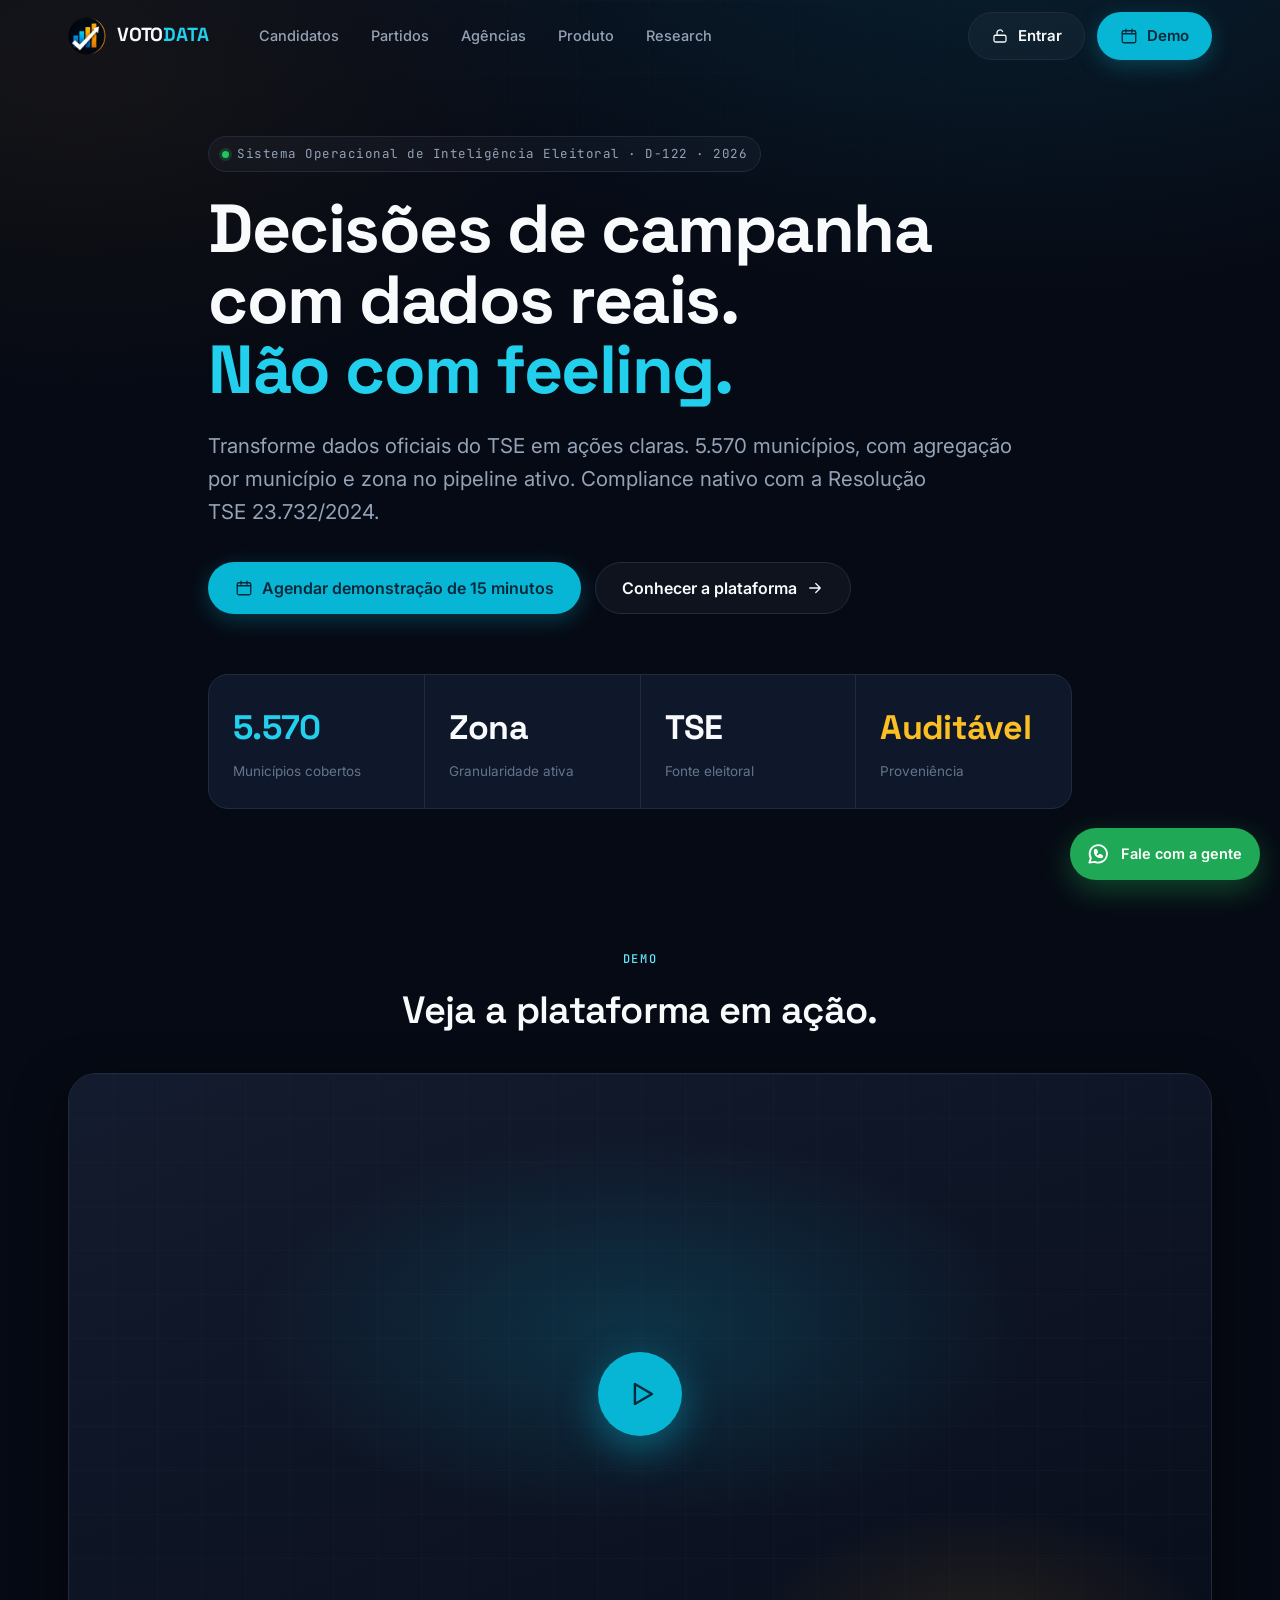
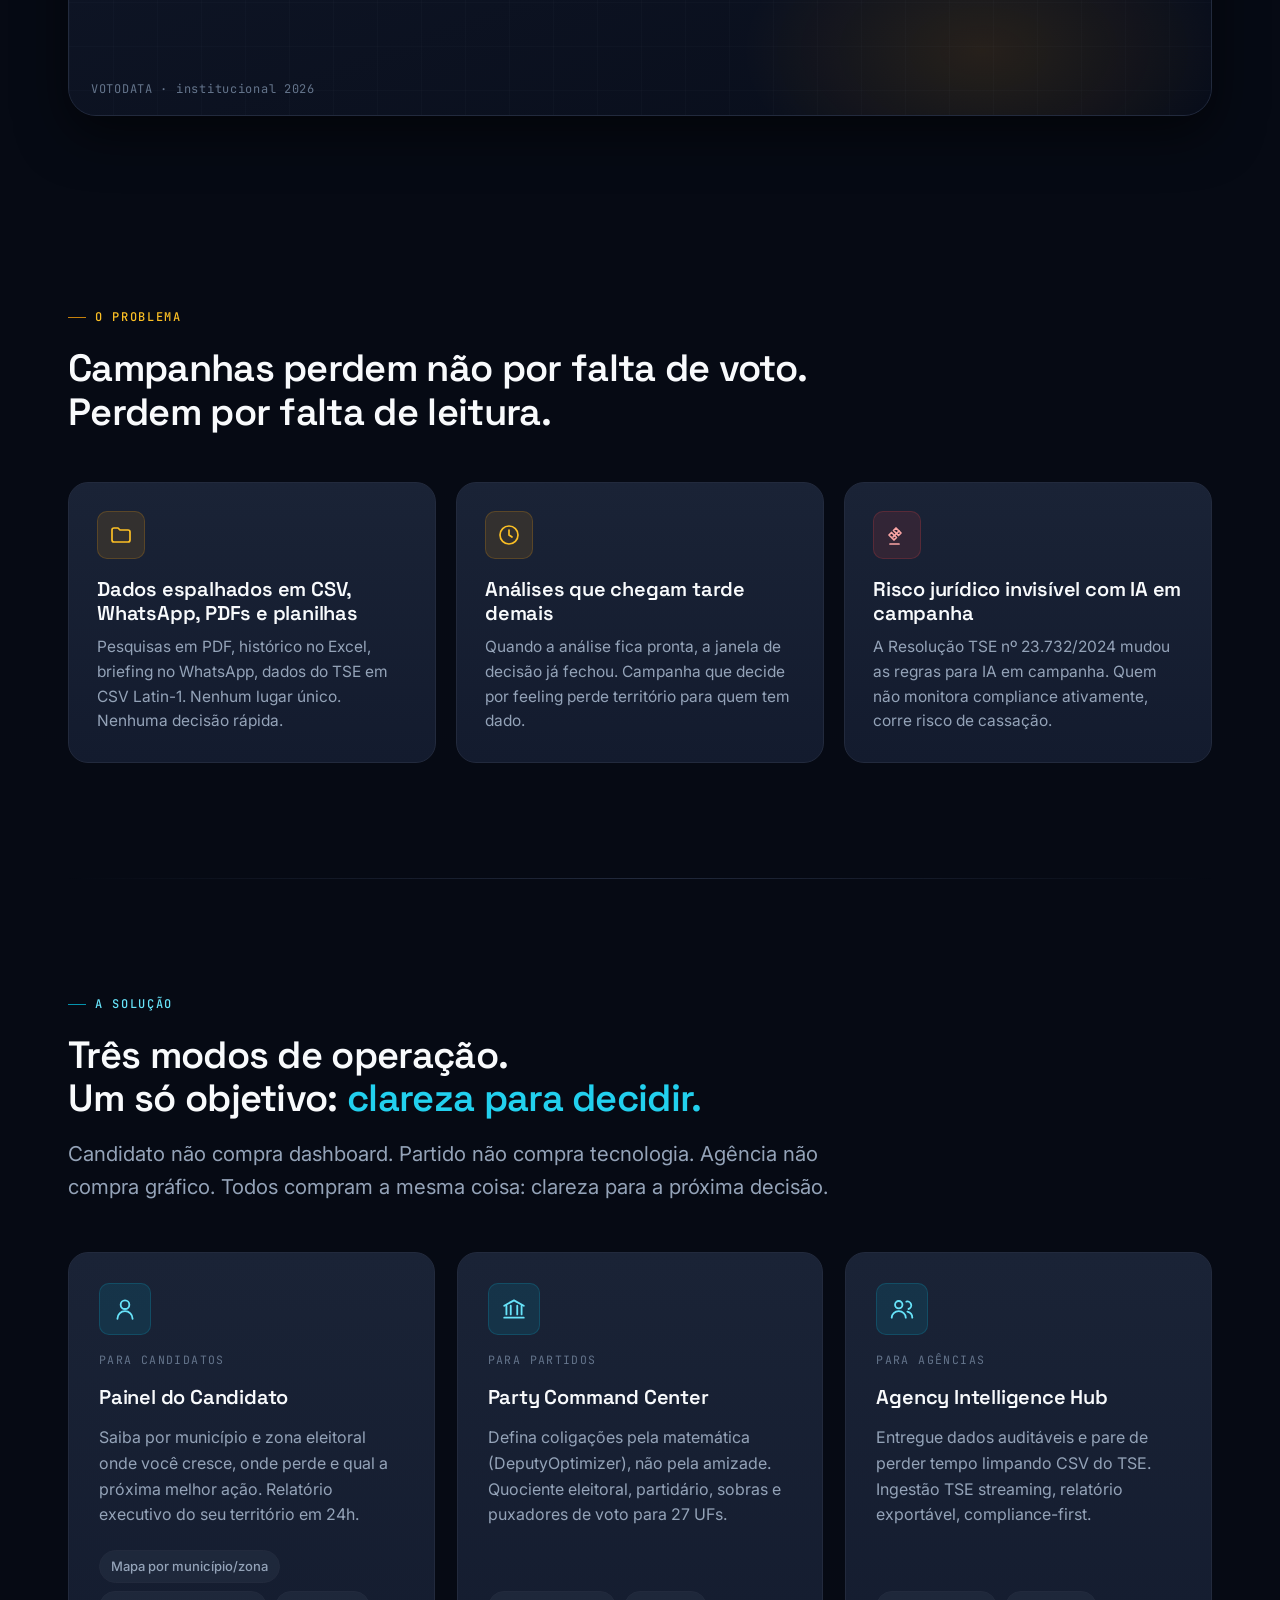
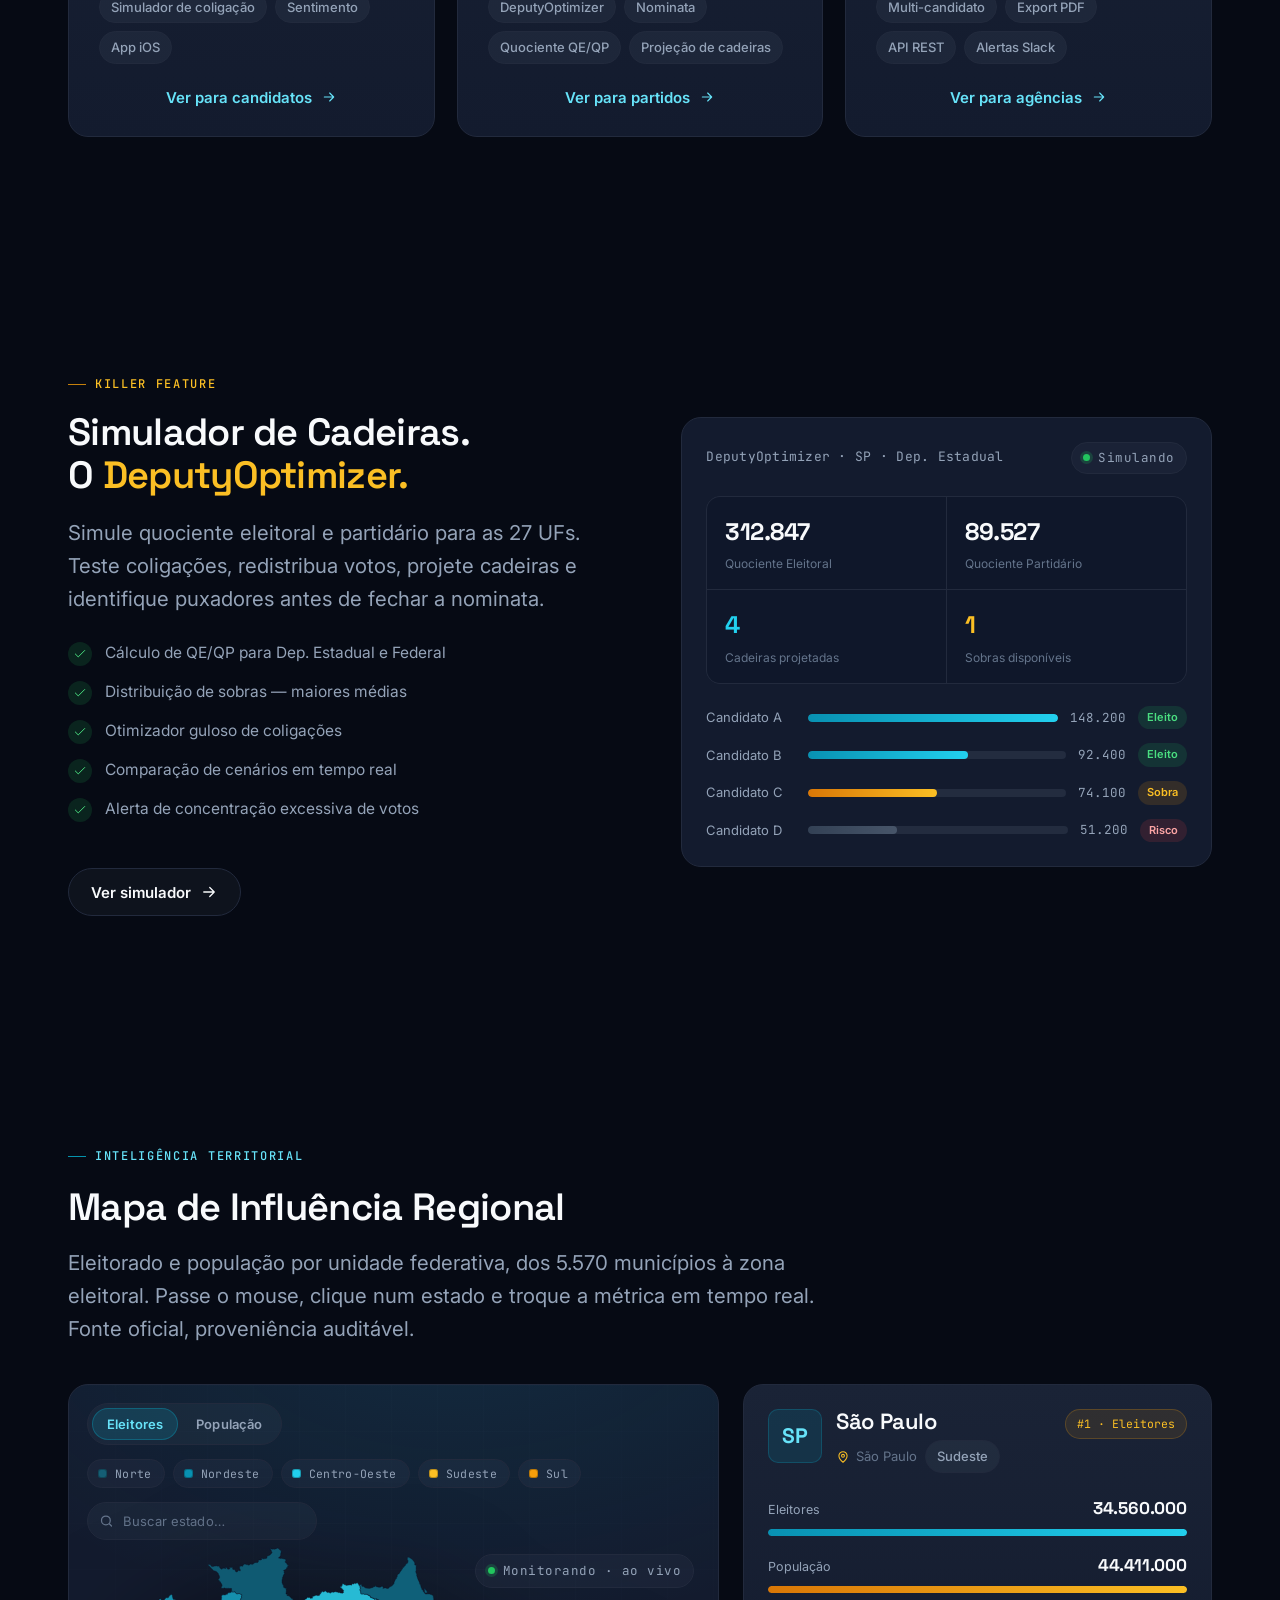
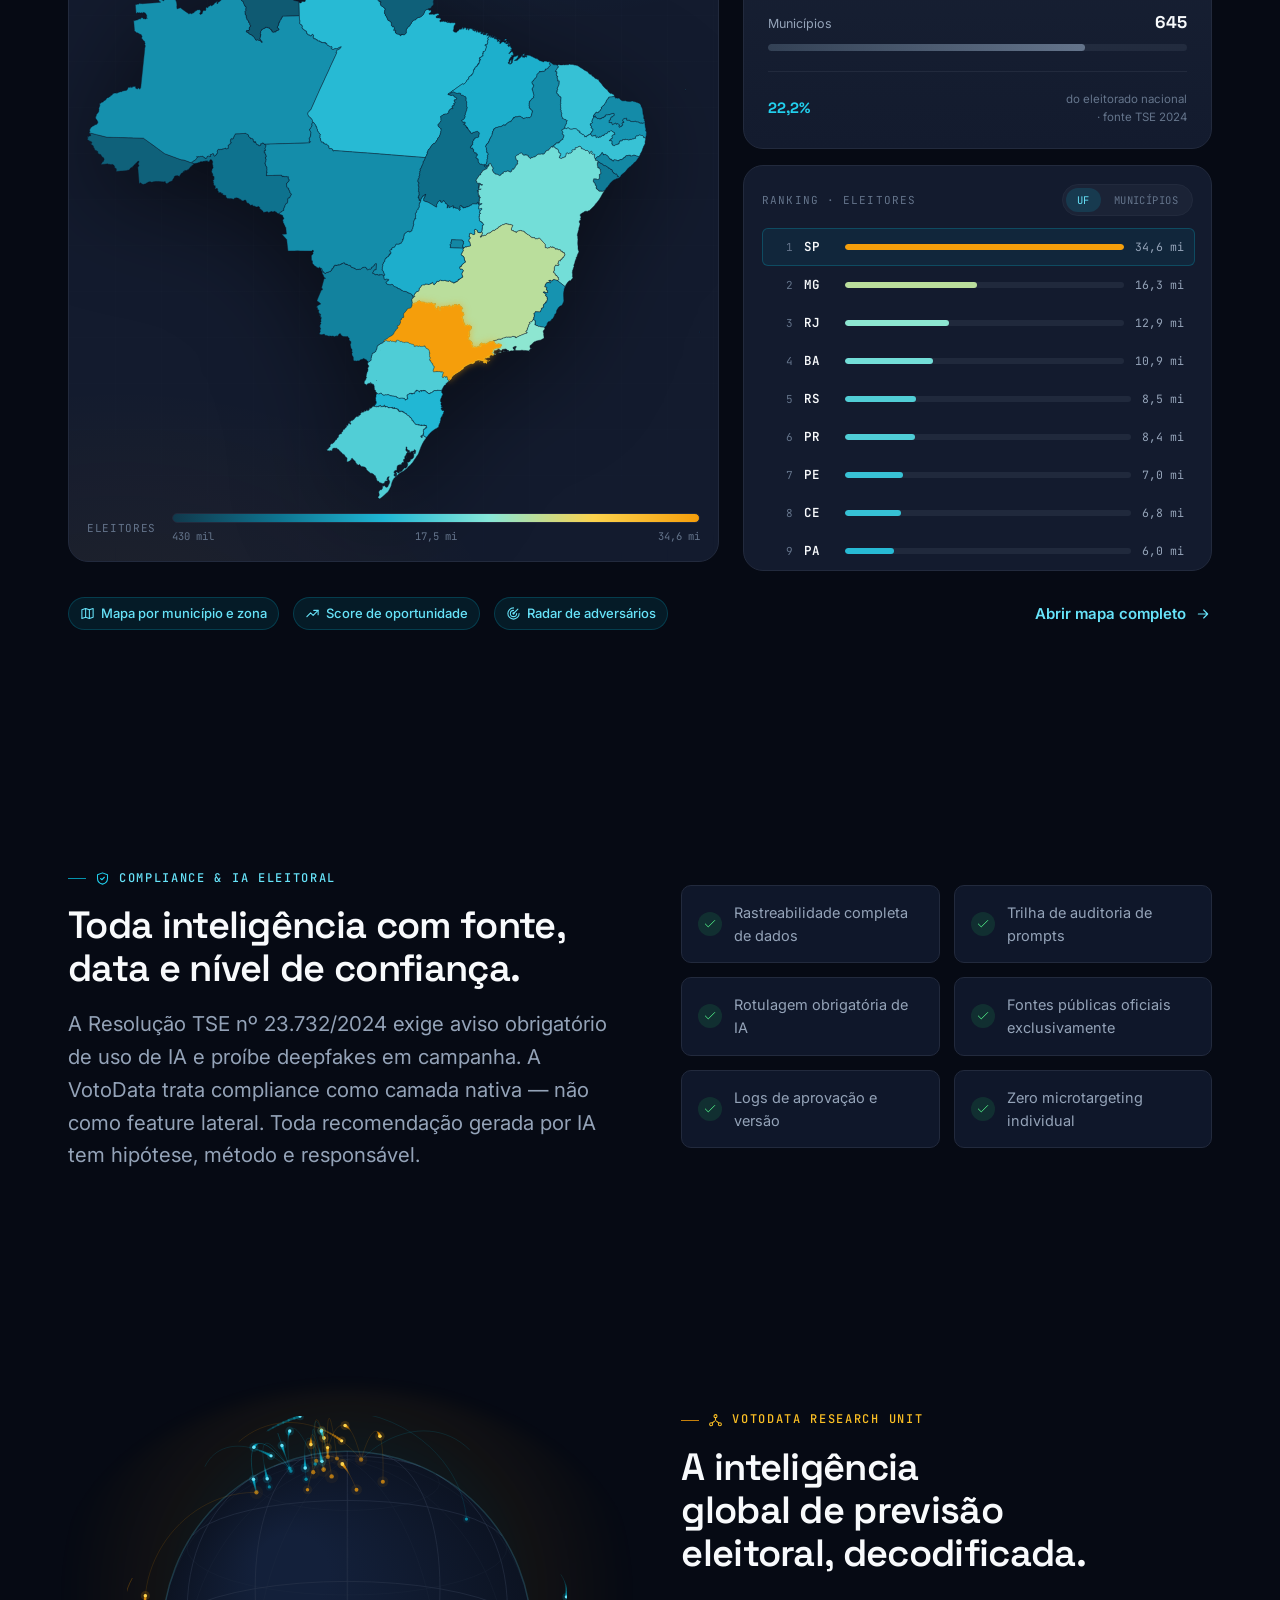
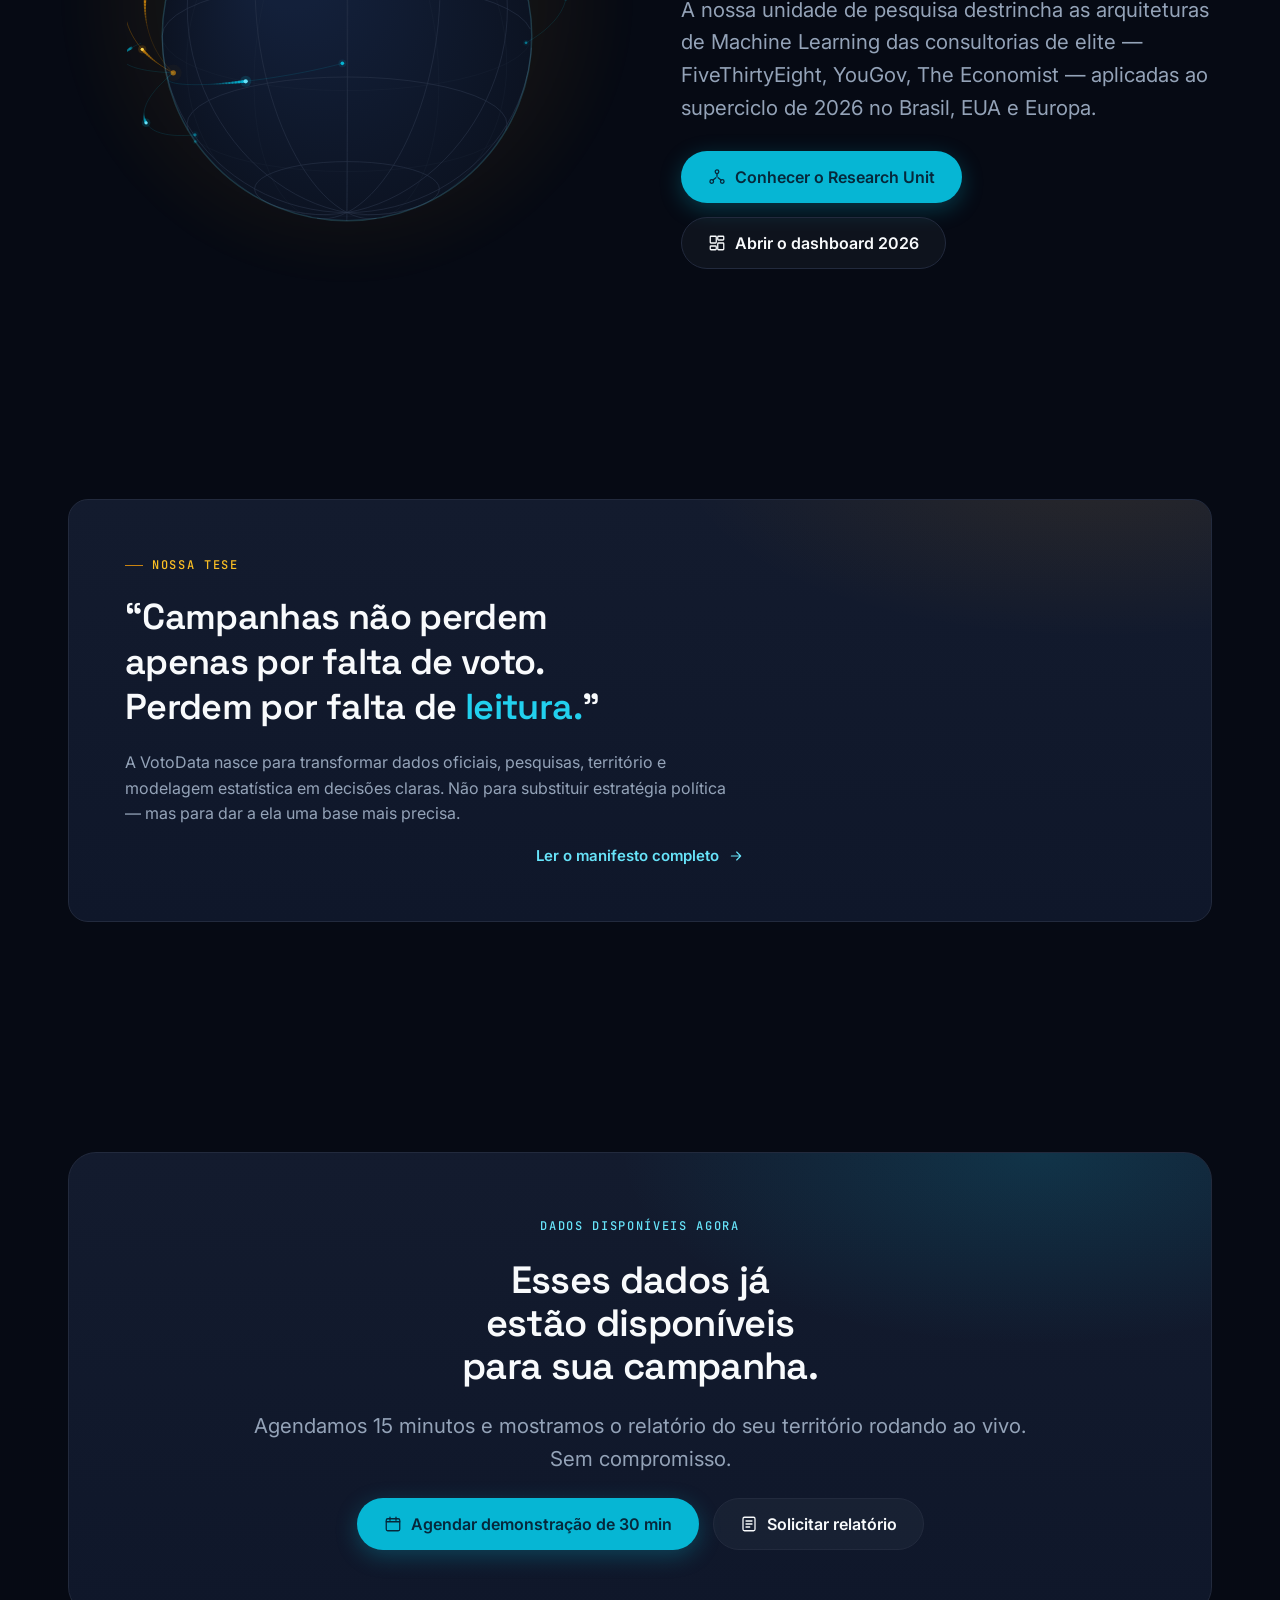
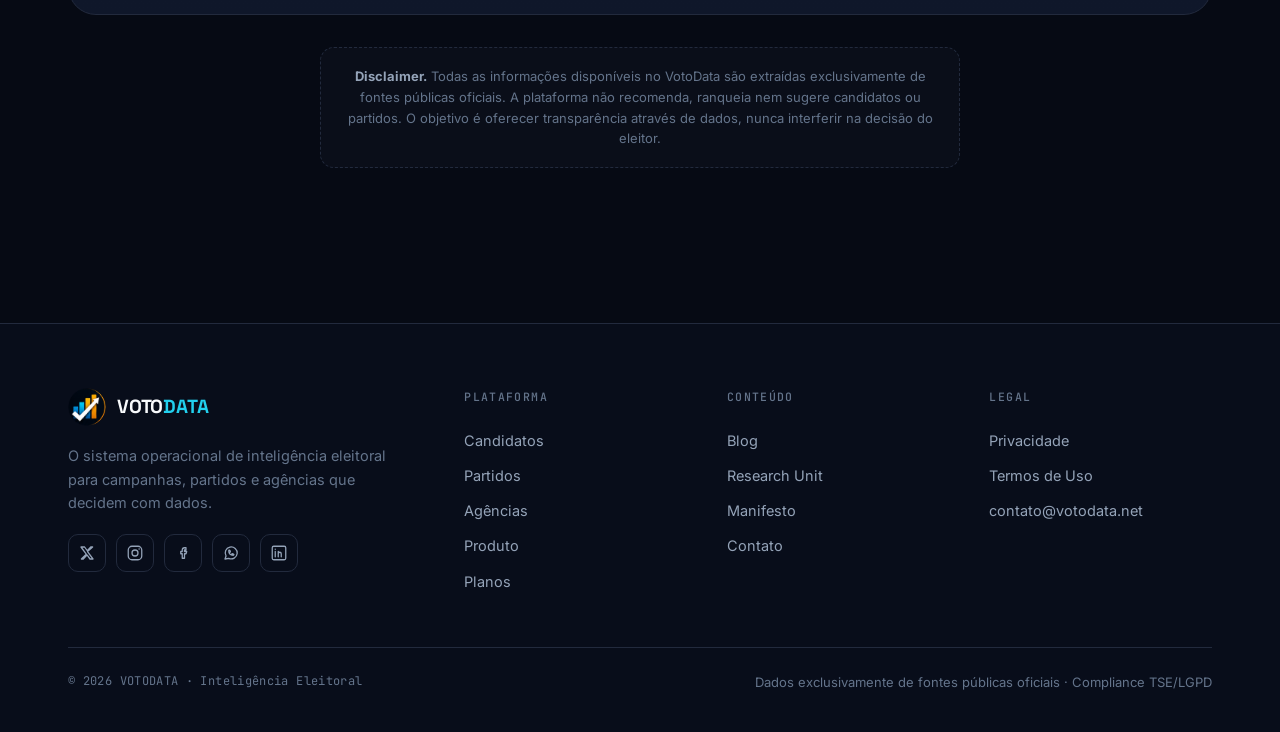
==== index.html @ 6af5b611 "feat: initial deploy of marketing site" ====
<!DOCTYPE html>
<html lang="pt-BR">
<head>
<meta charset="UTF-8">
<meta name="viewport" content="width=device-width, initial-scale=1">
<title>VOTODATA — Decisões de campanha com dados reais. Não com feeling.</title>
<meta name="description" content="Transforme dados oficiais do TSE em ações claras. 5.570 municípios com agregação por município e zona. Compliance nativo com a Resolução TSE 23.732/2024.">
<link rel="preconnect" href="https://fonts.googleapis.com">
<link rel="preconnect" href="https://fonts.gstatic.com" crossorigin>
<link href="https://fonts.googleapis.com/css2?family=Space+Grotesk:wght@400;500;600;700&family=Inter:wght@400;500;600;700&family=JetBrains+Mono:wght@400;500;600&display=swap" rel="stylesheet">
<link rel="stylesheet" href="site.css">
<link rel="stylesheet" href="mapa.css">
<style>
  .globe-home{position:relative;display:flex;align-items:center;justify-content:center;min-height:360px}
  .globe-home::before{content:"";position:absolute;width:112%;height:112%;border-radius:50%;
    background:radial-gradient(circle at 50% 42%, rgba(6,182,212,.18), rgba(245,158,11,.05) 46%, transparent 68%);filter:blur(8px);pointer-events:none}
  .globe-home canvas[data-vd-globe]{position:relative;width:min(440px,80vw);aspect-ratio:1/1;touch-action:none;cursor:grab}
  .globe-home canvas[data-vd-globe]:active{cursor:grabbing}
  @media (max-width:1000px){.globe-home{order:-1;min-height:300px}}
</style>
</head>
<body data-page="home">

<!-- ============ HERO ============ -->
<section class="hero" data-screen-label="Home — Hero">
  <div class="wrap hero__inner">
    <span class="pill"><span class="dot dot--live"></span>Sistema Operacional de Inteligência Eleitoral · D-122 · 2026</span>
    <h1 class="display">Decisões de campanha com dados reais. <span class="cy">Não com feeling.</span></h1>
    <p class="lead">Transforme dados oficiais do TSE em ações claras. 5.570 municípios, com agregação por município e zona no pipeline ativo. Compliance nativo com a Resolução TSE 23.732/2024.</p>
    <div class="hero__cta">
      <a class="btn btn--primary btn--lg" href="mailto:contato@votodata.net?subject=Demo%20VotoData%202026"><i data-i="calendar"></i>Agendar demonstração de 15 minutos</a>
      <a class="btn btn--ghost btn--lg" href="candidatos.html">Conhecer a plataforma <i data-i="arrowRight"></i></a>
    </div>
    <div class="statstrip" data-reveal>
      <div class="statstrip__c"><span class="statstrip__v cy">5.570</span><span class="statstrip__l">Municípios cobertos</span></div>
      <div class="statstrip__c"><span class="statstrip__v">Zona</span><span class="statstrip__l">Granularidade ativa</span></div>
      <div class="statstrip__c"><span class="statstrip__v">TSE</span><span class="statstrip__l">Fonte eleitoral</span></div>
      <div class="statstrip__c"><span class="statstrip__v am">Auditável</span><span class="statstrip__l">Proveniência</span></div>
    </div>
  </div>
</section>

<!-- ============ DEMO VIDEO ============ -->
<section class="section section--tight" id="demo">
  <div class="wrap">
    <div class="section-head" style="margin-inline:auto;text-align:center;align-items:center" data-reveal>
      <span class="eyebrow eyebrow--plain">Demo</span>
      <h2 class="h2">Veja a plataforma em ação.</h2>
    </div>
    <div class="video" data-reveal>
      <button class="video__btn" id="playVideo" aria-label="Reproduzir vídeo">
        <span class="video__thumb"></span>
        <span class="video__play"><i data-i="play"></i></span>
        <span class="video__cap mono">VOTODATA · institucional 2026</span>
      </button>
    </div>
  </div>
</section>

<!-- ============ O PROBLEMA ============ -->
<section class="section" id="problema">
  <div class="wrap">
    <div class="section-head" data-reveal>
      <span class="eyebrow eyebrow--amber">O problema</span>
      <h2 class="h2">Campanhas perdem não por falta de voto.<br>Perdem por falta de leitura.</h2>
    </div>
    <div class="grid g3" style="margin-top:48px">
      <div class="card card--glow" data-reveal>
        <div class="card__ico card__ico--amber"><i data-i="folder"></i></div>
        <h3 class="h3">Dados espalhados em CSV, WhatsApp, PDFs e planilhas</h3>
        <p>Pesquisas em PDF, histórico no Excel, briefing no WhatsApp, dados do TSE em CSV Latin-1. Nenhum lugar único. Nenhuma decisão rápida.</p>
      </div>
      <div class="card card--glow" data-reveal>
        <div class="card__ico card__ico--amber"><i data-i="clock"></i></div>
        <h3 class="h3">Análises que chegam tarde demais</h3>
        <p>Quando a análise fica pronta, a janela de decisão já fechou. Campanha que decide por feeling perde território para quem tem dado.</p>
      </div>
      <div class="card card--glow" data-reveal>
        <div class="card__ico card__ico--danger"><i data-i="gavel"></i></div>
        <h3 class="h3">Risco jurídico invisível com IA em campanha</h3>
        <p>A Resolução TSE nº 23.732/2024 mudou as regras para IA em campanha. Quem não monitora compliance ativamente, corre risco de cassação.</p>
      </div>
    </div>
  </div>
</section>

<div class="wrap"><div class="divider"></div></div>

<!-- ============ A SOLUÇÃO — 3 MODOS ============ -->
<section class="section" id="solucao">
  <div class="wrap">
    <div class="section-head" data-reveal>
      <span class="eyebrow">A solução</span>
      <h2 class="h2">Três modos de operação.<br>Um só objetivo: <span class="cy">clareza para decidir.</span></h2>
      <p class="lead">Candidato não compra dashboard. Partido não compra tecnologia. Agência não compra gráfico. Todos compram a mesma coisa: clareza para a próxima decisão.</p>
    </div>
    <div class="aud" style="margin-top:48px">
      <a class="aud__card" href="candidatos.html" data-reveal>
        <div class="aud__ico"><i data-i="user"></i></div>
        <span class="aud__ey">Para candidatos</span>
        <h3 class="h3">Painel do Candidato</h3>
        <p class="sec">Saiba por município e zona eleitoral onde você cresce, onde perde e qual a próxima melhor ação. Relatório executivo do seu território em 24h.</p>
        <div class="aud__feats">
          <span class="tag tag--mut">Mapa por município/zona</span>
          <span class="tag tag--mut">Simulador de coligação</span>
          <span class="tag tag--mut">Sentimento</span>
          <span class="tag tag--mut">App iOS</span>
        </div>
        <span class="btn btn--link" style="margin-top:8px">Ver para candidatos <i data-i="arrowRight"></i></span>
      </a>
      <a class="aud__card" href="partidos.html" data-reveal>
        <div class="aud__ico"><i data-i="bank"></i></div>
        <span class="aud__ey">Para partidos</span>
        <h3 class="h3">Party Command Center</h3>
        <p class="sec">Defina coligações pela matemática (DeputyOptimizer), não pela amizade. Quociente eleitoral, partidário, sobras e puxadores de voto para 27 UFs.</p>
        <div class="aud__feats">
          <span class="tag tag--mut">DeputyOptimizer</span>
          <span class="tag tag--mut">Nominata</span>
          <span class="tag tag--mut">Quociente QE/QP</span>
          <span class="tag tag--mut">Projeção de cadeiras</span>
        </div>
        <span class="btn btn--link" style="margin-top:8px">Ver para partidos <i data-i="arrowRight"></i></span>
      </a>
      <a class="aud__card" href="agencies.html" data-reveal>
        <div class="aud__ico"><i data-i="users"></i></div>
        <span class="aud__ey">Para agências</span>
        <h3 class="h3">Agency Intelligence Hub</h3>
        <p class="sec">Entregue dados auditáveis e pare de perder tempo limpando CSV do TSE. Ingestão TSE streaming, relatório exportável, compliance-first.</p>
        <div class="aud__feats">
          <span class="tag tag--mut">Multi-candidato</span>
          <span class="tag tag--mut">Export PDF</span>
          <span class="tag tag--mut">API REST</span>
          <span class="tag tag--mut">Alertas Slack</span>
        </div>
        <span class="btn btn--link" style="margin-top:8px">Ver para agências <i data-i="arrowRight"></i></span>
      </a>
    </div>
  </div>
</section>

<!-- ============ KILLER FEATURE — SIMULADOR ============ -->
<section class="section" id="simulador">
  <div class="wrap">
    <div class="split">
      <div data-reveal>
        <span class="eyebrow eyebrow--amber">Killer feature</span>
        <h2 class="h2" style="margin-top:16px">Simulador de Cadeiras.<br>O <span class="am">DeputyOptimizer.</span></h2>
        <p class="lead" style="margin-top:20px">Simule quociente eleitoral e partidário para as 27 UFs. Teste coligações, redistribua votos, projete cadeiras e identifique puxadores antes de fechar a nominata.</p>
        <ul class="checklist">
          <li><span class="ck"><i data-i="check"></i></span>Cálculo de QE/QP para Dep. Estadual e Federal</li>
          <li><span class="ck"><i data-i="check"></i></span>Distribuição de sobras — maiores médias</li>
          <li><span class="ck"><i data-i="check"></i></span>Otimizador guloso de coligações</li>
          <li><span class="ck"><i data-i="check"></i></span>Comparação de cenários em tempo real</li>
          <li><span class="ck"><i data-i="check"></i></span>Alerta de concentração excessiva de votos</li>
        </ul>
        <a class="btn btn--ghost" style="margin-top:30px" href="partidos.html">Ver simulador <i data-i="arrowRight"></i></a>
      </div>
      <div class="split__media" data-reveal>
        <!-- mock simulador -->
        <div class="sim panel">
          <div class="sim__head">
            <div>
              <div class="sim__title mono">DeputyOptimizer · SP · Dep. Estadual</div>
            </div>
            <span class="pill" style="padding:5px 11px"><span class="dot dot--live"></span>Simulando</span>
          </div>
          <div class="sim__metrics">
            <div class="sim__m"><span class="sim__mv">312.847</span><span class="sim__ml">Quociente Eleitoral</span></div>
            <div class="sim__m"><span class="sim__mv">89.527</span><span class="sim__ml">Quociente Partidário</span></div>
            <div class="sim__m"><span class="sim__mv cy">4</span><span class="sim__ml">Cadeiras projetadas</span></div>
            <div class="sim__m"><span class="sim__mv am">1</span><span class="sim__ml">Sobras disponíveis</span></div>
          </div>
          <div class="sim__bars">
            <div class="simbar"><span class="simbar__n">Candidato A</span><span class="simbar__track"><span class="simbar__fill" style="width:100%"></span></span><span class="simbar__v">148.200</span><span class="simbar__st simbar__st--ok">Eleito</span></div>
            <div class="simbar"><span class="simbar__n">Candidato B</span><span class="simbar__track"><span class="simbar__fill" style="width:62%"></span></span><span class="simbar__v">92.400</span><span class="simbar__st simbar__st--ok">Eleito</span></div>
            <div class="simbar"><span class="simbar__n">Candidato C</span><span class="simbar__track"><span class="simbar__fill simbar__fill--am" style="width:50%"></span></span><span class="simbar__v">74.100</span><span class="simbar__st simbar__st--am">Sobra</span></div>
            <div class="simbar"><span class="simbar__n">Candidato D</span><span class="simbar__track"><span class="simbar__fill simbar__fill--mut" style="width:34%"></span></span><span class="simbar__v">51.200</span><span class="simbar__st simbar__st--risk">Risco</span></div>
          </div>
        </div>
      </div>
    </div>
  </div>
</section>

<!-- ============ MAPA DE INFLUÊNCIA ============ -->
<section class="section" id="mapa">
  <div class="wrap">
    <div class="section-head" data-reveal style="max-width:760px">
      <span class="eyebrow">Inteligência territorial</span>
      <h2 class="h2">Mapa de Influência Regional</h2>
      <p class="lead">Eleitorado e população por unidade federativa, dos 5.570 municípios à zona eleitoral.
        Passe o mouse, clique num estado e troque a métrica em tempo real. Fonte oficial, proveniência auditável.</p>
    </div>
    <div class="vdmap vdmap--section" data-vd-map data-variant="section" data-metric="eleitores" data-palette="heat" data-reveal style="margin-top:38px">
      <div class="vdmap-layout">
        <div class="vdmap-stage panel" data-vdmap-stage></div>
        <div class="vdmap-aside" data-vdmap-aside></div>
      </div>
    </div>
    <div class="flex aic wrap-gap jcb" style="margin-top:26px">
      <div class="flex wrap-gap">
        <span class="tag"><i data-i="map" style="width:15px"></i>Mapa por município e zona</span>
        <span class="tag"><i data-i="trendingUp" style="width:15px"></i>Score de oportunidade</span>
        <span class="tag"><i data-i="radar" style="width:15px"></i>Radar de adversários</span>
      </div>
      <a class="btn btn--link" href="mapa.html">Abrir mapa completo <i data-i="arrowRight"></i></a>
    </div>
  </div>
</section>

<!-- ============ COMPLIANCE ============ -->
<section class="section" id="compliance">
  <div class="wrap">
    <div class="split">
      <div data-reveal>
        <span class="eyebrow"><i data-i="shield" style="width:15px;color:var(--vd-cyan-400)"></i>Compliance &amp; IA Eleitoral</span>
        <h2 class="h2" style="margin-top:16px">Toda inteligência com fonte, data e nível de confiança.</h2>
        <p class="lead" style="margin-top:18px">A Resolução TSE nº 23.732/2024 exige aviso obrigatório de uso de IA e proíbe deepfakes em campanha. A VotoData trata compliance como camada nativa — não como feature lateral. Toda recomendação gerada por IA tem hipótese, método e responsável.</p>
      </div>
      <div data-reveal>
        <div class="grid g2" style="gap:14px">
          <div class="checkcard"><span class="ck"><i data-i="check"></i></span>Rastreabilidade completa de dados</div>
          <div class="checkcard"><span class="ck"><i data-i="check"></i></span>Trilha de auditoria de prompts</div>
          <div class="checkcard"><span class="ck"><i data-i="check"></i></span>Rotulagem obrigatória de IA</div>
          <div class="checkcard"><span class="ck"><i data-i="check"></i></span>Fontes públicas oficiais exclusivamente</div>
          <div class="checkcard"><span class="ck"><i data-i="check"></i></span>Logs de aprovação e versão</div>
          <div class="checkcard"><span class="ck"><i data-i="check"></i></span>Zero microtargeting individual</div>
        </div>
      </div>
    </div>
  </div>
</section>

<!-- ============ RESEARCH UNIT ============ -->
<section class="section" id="research">
  <div class="wrap">
    <div class="split">
      <div class="globe-home" data-reveal aria-hidden="true">
        <canvas data-vd-globe></canvas>
      </div>
      <div data-reveal>
        <span class="eyebrow eyebrow--amber"><i data-i="model" style="width:15px"></i>VotoData Research Unit</span>
        <h2 class="h2" style="margin-top:16px">A inteligência global de previsão eleitoral, decodificada.</h2>
        <p class="lead" style="margin-top:18px">A nossa unidade de pesquisa destrincha as arquiteturas de Machine Learning das consultorias de elite — FiveThirtyEight, YouGov, The Economist — aplicadas ao superciclo de 2026 no Brasil, EUA e Europa.</p>
        <div class="flex wrap-gap" style="margin-top:26px">
          <a class="btn btn--primary btn--lg" href="research.html"><i data-i="model"></i>Conhecer o Research Unit</a>
          <a class="btn btn--ghost btn--lg" href="../Research Dashboard 2026.html"><i data-i="dashboard"></i>Abrir o dashboard 2026</a>
        </div>
      </div>
    </div>
  </div>
</section>

<!-- ============ TESE / MANIFESTO ============ -->
<section class="section" id="manifesto">
  <div class="wrap">
    <div class="manifesto panel" data-reveal>
      <span class="eyebrow eyebrow--amber">Nossa tese</span>
      <blockquote class="manifesto__q">“Campanhas não perdem apenas por falta de voto. Perdem por falta de <span class="cy">leitura.</span>”</blockquote>
      <p class="sec" style="max-width:62ch">A VotoData nasce para transformar dados oficiais, pesquisas, território e modelagem estatística em decisões claras. Não para substituir estratégia política — mas para dar a ela uma base mais precisa.</p>
      <a class="btn btn--link" href="produto.html#manifesto">Ler o manifesto completo <i data-i="arrowRight"></i></a>
    </div>
  </div>
</section>

<!-- ============ CTA FINAL ============ -->
<section class="section">
  <div class="wrap">
    <div class="cta-banner" data-reveal>
      <span class="eyebrow eyebrow--plain">Dados disponíveis agora</span>
      <h2 class="h2">Esses dados já estão disponíveis para sua campanha.</h2>
      <p class="lead" style="text-align:center">Agendamos 15 minutos e mostramos o relatório do seu território rodando ao vivo. Sem compromisso.</p>
      <div class="cta">
        <a class="btn btn--primary btn--lg" href="mailto:contato@votodata.net?subject=Demo%20VotoData%202026"><i data-i="calendar"></i>Agendar demonstração de 30 min</a>
        <a class="btn btn--ghost btn--lg" href="contato.html"><i data-i="article"></i>Solicitar relatório</a>
      </div>
    </div>
    <p class="disclaimer" style="margin:32px auto 0;text-align:center"><b>Disclaimer.</b> Todas as informações disponíveis no VotoData são extraídas exclusivamente de fontes públicas oficiais. A plataforma não recomenda, ranqueia nem sugere candidatos ou partidos. O objetivo é oferecer transparência através de dados, nunca interferir na decisão do eleitor.</p>
  </div>
</section>

<template id="__bundler_thumbnail">
<svg viewBox="0 0 100 100" xmlns="http://www.w3.org/2000/svg"><rect width="100" height="100" rx="20" fill="#0F172A"/><g transform="translate(30 28)" fill="none" stroke="#06B6D4" stroke-width="5" stroke-linecap="round" stroke-linejoin="round"><path d="M2 38 L14 26 L22 32 L40 10" stroke="#22D0EE"/><path d="M30 10 H40 V20" stroke="#F59E0B"/><path d="M2 44 L40 44" stroke="#475569"/></g></svg>
</template>

<script src="site.js"></script>
<script src="ds/globe.js"></script>
<script src="mapa.data.js"></script>
<script src="mapa.munis.js"></script>
<script src="mapa.js"></script>
<script>
  document.getElementById('playVideo')?.addEventListener('click', function () {
    var f = document.createElement('iframe');
    f.src = 'https://www.youtube.com/embed/sGoSF3VbhhI?rel=0&autoplay=1';
    f.title = 'VOTODATA — vídeo institucional';
    f.allow = 'accelerometer; autoplay; clipboard-write; encrypted-media; gyroscope; picture-in-picture';
    f.allowFullscreen = true;
    f.className = 'video__iframe';
    this.replaceWith(f);
  });
</script>
</body>
</html>
---- site.css ----
/* ============================================================
   VotoData — Site público (marketing/produto)
   Construído sobre os tokens do Design System. Dark-first.
   ============================================================ */

/* ---------- Tokens (espelho do DS) ---------- */
:root {
  --vd-cyan-300:#67E3F9; --vd-cyan-400:#22D0EE; --vd-cyan-500:#06B6D4;
  --vd-cyan-600:#0891B2; --vd-cyan-700:#0E7490; --vd-cyan-800:#155E75; --vd-cyan-900:#164E63;
  --vd-amber-300:#FCD34D; --vd-amber-400:#FBBF24; --vd-amber-500:#F59E0B; --vd-amber-600:#D97706;

  --ink-980:#060A14; --ink-950:#080D1A; --ink-900:#0F172A; --ink-850:#131B2E;
  --ink-800:#1A2336; --ink-750:#1E293B; --ink-700:#222A3D; --ink-600:#334155;
  --ink-500:#475569; --ink-400:#64748B; --ink-300:#94A3B8; --ink-200:#CBD5E1;
  --ink-100:#E2E8F0; --white:#F8FAFC;

  --success:#22C55E; --warning:#F59E0B; --danger:#EF4444; --info:#3B82F6;

  --bg:var(--ink-980); --surface:var(--ink-900); --raised:var(--ink-850);
  --card:var(--ink-800); --card-hover:var(--ink-750);
  --border:var(--ink-700); --border-soft:var(--ink-600);
  --text:var(--white); --text-sec:var(--ink-300); --text-mut:var(--ink-400);
  --primary:var(--vd-cyan-500); --primary-hover:var(--vd-cyan-400); --accent:var(--vd-amber-500);
  --on-primary:#06283B;
  --focus-ring:rgba(6,182,212,0.45);

  --font-display:"Space Grotesk","Inter",system-ui,sans-serif;
  --font-body:"Inter",system-ui,-apple-system,sans-serif;
  --font-mono:"JetBrains Mono",ui-monospace,"SF Mono",Menlo,monospace;

  --r-sm:6px; --r-md:10px; --r-lg:14px; --r-xl:20px; --r-2xl:28px; --r-full:9999px;

  --shadow-1:0 1px 2px rgba(0,0,0,.45);
  --shadow-2:0 4px 14px rgba(0,0,0,.40);
  --shadow-3:0 18px 50px rgba(0,0,0,.55);
  --glow-cyan:0 0 0 1px rgba(6,182,212,.30), 0 12px 40px rgba(6,182,212,.16);
  --glow-amber:0 0 0 1px rgba(245,158,11,.30), 0 12px 40px rgba(245,158,11,.14);

  --ease:cubic-bezier(0.16,1,0.3,1);
  --wrap:1200px;
  --header-h:72px;
}

/* ---------- Reset ---------- */
*,*::before,*::after{box-sizing:border-box}
html{-webkit-text-size-adjust:100%;scroll-behavior:smooth;scroll-padding-top:calc(var(--header-h) + 24px)}
body{
  margin:0;font-family:var(--font-body);background:var(--bg);color:var(--text);
  font-size:16px;line-height:1.6;-webkit-font-smoothing:antialiased;
  text-rendering:optimizeLegibility;overflow-x:hidden;
}
img,svg{display:block;max-width:100%}
a{color:inherit;text-decoration:none}
button{font-family:inherit;cursor:pointer}
h1,h2,h3,h4,p{margin:0}
::selection{background:rgba(6,182,212,.30);color:#fff}

/* Backdrop ambiance */
body::before{
  content:"";position:fixed;inset:0;z-index:-2;pointer-events:none;
  background:
    radial-gradient(1100px 620px at 78% -8%, rgba(6,182,212,.10), transparent 60%),
    radial-gradient(900px 560px at 6% 8%, rgba(245,158,11,.055), transparent 58%),
    linear-gradient(180deg, var(--ink-950), var(--bg) 30%);
}
body::after{
  content:"";position:fixed;inset:0;z-index:-2;pointer-events:none;opacity:.5;
  background-image:linear-gradient(rgba(148,163,184,.045) 1px, transparent 1px),
    linear-gradient(90deg, rgba(148,163,184,.045) 1px, transparent 1px);
  background-size:72px 72px;
  -webkit-mask-image:radial-gradient(1200px 800px at 50% 0%, #000, transparent 80%);
          mask-image:radial-gradient(1200px 800px at 50% 0%, #000, transparent 80%);
}

/* ---------- Layout ---------- */
.wrap{width:100%;max-width:var(--wrap);margin-inline:auto;padding-inline:28px}
section{position:relative}
.section{padding-block:clamp(64px,9vw,120px)}
.section--tight{padding-block:clamp(48px,6vw,80px)}
.divider{height:1px;background:linear-gradient(90deg,transparent,var(--border),transparent)}

/* ---------- Typography ---------- */
.eyebrow{
  display:inline-flex;align-items:center;gap:9px;
  font-family:var(--font-mono);font-size:12px;font-weight:500;letter-spacing:.14em;
  text-transform:uppercase;color:var(--vd-cyan-300);
}
.eyebrow::before{content:"";width:18px;height:1px;background:var(--vd-cyan-500);opacity:.8}
.eyebrow--amber{color:var(--vd-amber-400)}
.eyebrow--amber::before{background:var(--vd-amber-500)}
.eyebrow--plain::before{display:none}

.display{
  font-family:var(--font-display);font-weight:700;line-height:1.04;letter-spacing:-.022em;
  font-size:clamp(38px,6.4vw,68px);text-wrap:balance;
}
.h1{font-family:var(--font-display);font-weight:700;line-height:1.08;letter-spacing:-.02em;
  font-size:clamp(30px,4.4vw,48px);text-wrap:balance}
.h2{font-family:var(--font-display);font-weight:600;line-height:1.14;letter-spacing:-.018em;
  font-size:clamp(26px,3.4vw,38px);text-wrap:balance}
.h3{font-family:var(--font-display);font-weight:600;line-height:1.2;letter-spacing:-.01em;font-size:20px}
.lead{font-size:clamp(17px,1.6vw,21px);line-height:1.6;color:var(--text-sec);max-width:62ch;text-wrap:pretty}
.muted{color:var(--text-mut)}
.sec{color:var(--text-sec)}
.cy{color:var(--vd-cyan-400)}
.am{color:var(--vd-amber-400)}
.mono{font-family:var(--font-mono)}

.section-head{display:flex;flex-direction:column;gap:18px;max-width:760px}
.section-head .h2{margin-top:2px}

/* ---------- Buttons ---------- */
.btn{
  display:inline-flex;align-items:center;justify-content:center;gap:9px;
  font-family:var(--font-body);font-weight:600;font-size:15px;line-height:1;
  padding:14px 22px;border-radius:var(--r-full);border:1px solid transparent;
  transition:transform var(--ease) .18s, background .18s, box-shadow .25s, border-color .18s;
  white-space:nowrap;
}
.btn svg{width:18px;height:18px}
.btn--primary{background:var(--primary);color:var(--on-primary);box-shadow:0 6px 22px rgba(6,182,212,.28)}
.btn--primary:hover{background:var(--primary-hover);transform:translateY(-2px);box-shadow:0 12px 32px rgba(6,182,212,.4)}
.btn--amber{background:var(--accent);color:#2B1701;box-shadow:0 6px 22px rgba(245,158,11,.26)}
.btn--amber:hover{background:var(--vd-amber-400);transform:translateY(-2px)}
.btn--ghost{background:rgba(148,163,184,.06);color:var(--text);border-color:var(--border)}
.btn--ghost:hover{background:rgba(148,163,184,.12);border-color:var(--border-soft);transform:translateY(-2px)}
.btn--link{padding:0;background:none;color:var(--vd-cyan-300);font-weight:600;border-radius:0}
.btn--link svg{width:16px;height:16px;transition:transform var(--ease) .2s}
.btn--link:hover svg{transform:translateX(4px)}
.btn--lg{padding:16px 26px;font-size:16px}
.btn--block{width:100%}

/* ---------- Pills / chips ---------- */
.pill{
  display:inline-flex;align-items:center;gap:8px;
  font-family:var(--font-mono);font-size:12.5px;letter-spacing:.04em;
  padding:7px 13px;border-radius:var(--r-full);
  border:1px solid var(--border);background:rgba(148,163,184,.05);color:var(--text-sec);
}
.pill .dot{width:7px;height:7px;border-radius:50%;background:var(--vd-cyan-400);box-shadow:0 0 0 3px rgba(6,182,212,.2)}
.pill .dot--live{background:var(--success);box-shadow:0 0 0 3px rgba(34,197,94,.2);animation:pulse 2s var(--ease) infinite}
@keyframes pulse{0%,100%{opacity:1}50%{opacity:.45}}

.tag{
  display:inline-flex;align-items:center;gap:6px;font-size:13px;font-weight:500;
  padding:5px 11px;border-radius:var(--r-full);background:rgba(6,182,212,.10);
  color:var(--vd-cyan-300);border:1px solid rgba(6,182,212,.22);
}
.tag--amber{background:rgba(245,158,11,.1);color:var(--vd-amber-400);border-color:rgba(245,158,11,.24)}
.tag--mut{background:rgba(148,163,184,.07);color:var(--text-sec);border-color:var(--border)}

/* ---------- Cards ---------- */
.card{
  background:linear-gradient(180deg, var(--card), var(--ink-850));
  border:1px solid var(--border);border-radius:var(--r-xl);padding:28px;
  transition:border-color .25s, transform var(--ease) .25s, box-shadow .25s, background .25s;
  position:relative;overflow:hidden;
}
.card:hover{border-color:var(--border-soft);transform:translateY(-3px);box-shadow:var(--shadow-2)}
.card--glow:hover{border-color:rgba(6,182,212,.4);box-shadow:var(--glow-cyan)}
.card__ico{
  width:48px;height:48px;border-radius:var(--r-md);display:grid;place-items:center;
  background:rgba(6,182,212,.12);color:var(--vd-cyan-300);border:1px solid rgba(6,182,212,.2);
  margin-bottom:18px;
}
.card__ico svg{width:24px;height:24px}
.card__ico--amber{background:rgba(245,158,11,.12);color:var(--vd-amber-400);border-color:rgba(245,158,11,.2)}
.card__ico--danger{background:rgba(239,68,68,.12);color:#FCA5A5;border-color:rgba(239,68,68,.2)}
.card h3{margin-bottom:10px}
.card p{color:var(--text-sec);font-size:15.5px}

/* Surface helpers */
.panel{background:var(--raised);border:1px solid var(--border);border-radius:var(--r-xl)}
.glass{background:rgba(19,27,46,.6);backdrop-filter:blur(14px);border:1px solid var(--border)}

/* ---------- Grid ---------- */
.grid{display:grid;gap:20px}
.g2{grid-template-columns:repeat(2,1fr)}
.g3{grid-template-columns:repeat(3,1fr)}
.g4{grid-template-columns:repeat(4,1fr)}
.flex{display:flex}
.aic{align-items:center}
.jcb{justify-content:space-between}
.wrap-gap{flex-wrap:wrap;gap:14px}

/* ---------- Header ---------- */
.site-header{
  position:fixed;top:0;left:0;right:0;z-index:80;height:var(--header-h);
  display:flex;align-items:center;
  transition:background .3s, border-color .3s, backdrop-filter .3s;
  border-bottom:1px solid transparent;
}
.site-header.is-scrolled{
  background:rgba(8,13,26,.82);backdrop-filter:blur(16px);
  border-bottom-color:var(--border);
}
.site-header .wrap{display:flex;align-items:center;gap:28px;width:100%}
.brand{display:flex;align-items:center;gap:11px}
.brand img{width:38px;height:38px;border-radius:50%}
.brand__wm{font-family:var(--font-display);font-weight:700;font-size:19px;letter-spacing:-.01em}
.brand__wm b{color:var(--vd-cyan-400);font-weight:700}
.nav{display:flex;align-items:center;gap:4px;margin-left:8px}
.nav a{
  padding:9px 14px;border-radius:var(--r-full);font-size:14.5px;font-weight:500;color:var(--text-sec);
  transition:color .2s, background .2s;
}
.nav a:hover{color:var(--text);background:rgba(148,163,184,.07)}
.nav a.is-active{color:var(--text);background:rgba(6,182,212,.1)}
.header-cta{margin-left:auto;display:flex;align-items:center;gap:12px}
.menu-btn{display:none;margin-left:auto;background:none;border:1px solid var(--border);border-radius:var(--r-md);
  width:42px;height:42px;color:var(--text);align-items:center;justify-content:center}
.menu-btn svg{width:22px;height:22px}

/* mobile drawer */
.mnav{
  position:fixed;inset:0;z-index:90;background:rgba(6,10,20,.96);backdrop-filter:blur(8px);
  display:flex;flex-direction:column;padding:24px 28px;gap:6px;overflow-y:auto;
  transform:translateY(-100%);visibility:hidden;
  transition:transform .35s var(--ease), visibility 0s linear .35s;
}
.mnav.is-open{transform:translateY(0);visibility:visible;transition:transform .35s var(--ease)}
.mnav__top{display:flex;align-items:center;justify-content:space-between;margin-bottom:18px}
.mnav a{font-family:var(--font-display);font-size:24px;font-weight:600;padding:14px 0;border-bottom:1px solid var(--border)}
.mnav .btn{margin-top:18px}
.mnav__x{background:none;border:1px solid var(--border);border-radius:var(--r-md);width:42px;height:42px;color:#fff;display:grid;place-items:center}
.mnav__x svg{width:22px;height:22px}

/* ---------- Hero ---------- */
.hero{padding-top:calc(var(--header-h) + 64px);padding-bottom:64px;position:relative}
.hero__inner{max-width:920px}
.hero .display{margin-top:22px}
.hero .lead{margin-top:24px}
.hero__cta{display:flex;flex-wrap:wrap;gap:14px;margin-top:34px}
.statstrip{
  display:grid;grid-template-columns:repeat(4,1fr);gap:1px;margin-top:60px;
  background:var(--border);border:1px solid var(--border);border-radius:var(--r-xl);overflow:hidden;
}
.statstrip__c{background:var(--surface);padding:26px 24px;display:flex;flex-direction:column;gap:5px}
.statstrip__v{font-family:var(--font-display);font-weight:700;font-size:clamp(26px,3vw,34px);letter-spacing:-.02em}
.statstrip__l{font-size:13.5px;color:var(--text-mut)}

/* ---------- Feature / split ---------- */
.split{display:grid;grid-template-columns:1.05fr 1fr;gap:56px;align-items:center}
.split--rev .split__media{order:-1}
.checklist{display:flex;flex-direction:column;gap:14px;margin-top:26px}
.checklist li{display:flex;gap:13px;align-items:flex-start;list-style:none;color:var(--text-sec);font-size:15.5px}
.checklist{padding:0;margin-left:0}
.checklist .ck{flex:none;width:24px;height:24px;border-radius:50%;display:grid;place-items:center;
  background:rgba(34,197,94,.14);color:#4ADE80;margin-top:1px}
.checklist .ck svg{width:14px;height:14px}
.checklist--block .ck{background:rgba(239,68,68,.14);color:#FCA5A5}

/* ---------- Audience cards (3 modos) ---------- */
.aud{display:grid;grid-template-columns:repeat(3,1fr);gap:22px}
.aud__card{
  display:flex;flex-direction:column;gap:16px;padding:30px;
  background:linear-gradient(180deg,var(--card),var(--ink-850));
  border:1px solid var(--border);border-radius:var(--r-xl);transition:all .28s var(--ease);position:relative;overflow:hidden;
}
.aud__card::after{content:"";position:absolute;inset:0;border-radius:inherit;padding:1px;pointer-events:none;
  background:linear-gradient(160deg,rgba(6,182,212,.5),transparent 40%);
  -webkit-mask:linear-gradient(#000 0 0) content-box,linear-gradient(#000 0 0);
  -webkit-mask-composite:xor;mask-composite:exclude;opacity:0;transition:opacity .3s}
.aud__card:hover{transform:translateY(-4px);box-shadow:var(--shadow-3)}
.aud__card:hover::after{opacity:1}
.aud__ey{font-family:var(--font-mono);font-size:11.5px;letter-spacing:.12em;text-transform:uppercase;color:var(--text-mut)}
.aud__ico{width:52px;height:52px;border-radius:var(--r-md);display:grid;place-items:center;
  background:rgba(6,182,212,.12);color:var(--vd-cyan-300);border:1px solid rgba(6,182,212,.2)}
.aud__ico svg{width:26px;height:26px}
.aud__feats{display:flex;flex-wrap:wrap;gap:8px;margin-top:auto;padding-top:6px}

/* ---------- Steps ---------- */
.steps{display:grid;grid-template-columns:repeat(4,1fr);gap:20px;counter-reset:s}
.step{padding:26px;border:1px solid var(--border);border-radius:var(--r-lg);background:var(--surface);position:relative}
.step__n{font-family:var(--font-mono);font-size:13px;color:var(--vd-cyan-400);letter-spacing:.1em}
.step h3{margin:14px 0 8px;font-size:17px}
.step p{color:var(--text-sec);font-size:14.5px}

/* ---------- FAQ ---------- */
.faq{display:flex;flex-direction:column;border-top:1px solid var(--border)}
.faq__item{border-bottom:1px solid var(--border)}
.faq__q{width:100%;text-align:left;background:none;border:0;color:var(--text);
  display:flex;align-items:center;justify-content:space-between;gap:20px;
  padding:22px 4px;font-family:var(--font-display);font-weight:600;font-size:18px;letter-spacing:-.01em}
.faq__q svg{flex:none;width:22px;height:22px;color:var(--text-mut);transition:transform .3s var(--ease)}
.faq__item.is-open .faq__q svg{transform:rotate(45deg);color:var(--vd-cyan-400)}
.faq__a{max-height:0;overflow:hidden;transition:max-height .35s var(--ease)}
.faq__a p{color:var(--text-sec);padding:0 4px 24px;max-width:70ch}

/* ---------- Banner CTA ---------- */
.cta-banner{
  border:1px solid var(--border);border-radius:var(--r-2xl);padding:clamp(36px,5vw,64px);
  background:
    radial-gradient(700px 320px at 85% 0%, rgba(6,182,212,.16), transparent 60%),
    linear-gradient(180deg,var(--raised),var(--surface));
  text-align:center;display:flex;flex-direction:column;align-items:center;gap:22px;
}
.cta-banner .h2{max-width:18ch}
.cta-banner .cta{display:flex;flex-wrap:wrap;gap:14px;justify-content:center}

/* ---------- Disclaimer strip ---------- */
.disclaimer{font-size:13px;color:var(--text-mut);border:1px dashed var(--border);
  border-radius:var(--r-lg);padding:18px 22px;background:rgba(148,163,184,.03);max-width:80ch}
.disclaimer b{color:var(--text-sec)}

/* ---------- Footer ---------- */
.site-footer{border-top:1px solid var(--border);background:var(--ink-950);padding-block:64px 40px;margin-top:40px}
.footer-grid{display:grid;grid-template-columns:1.6fr 1fr 1fr 1fr;gap:40px}
.footer-brand .brand{margin-bottom:18px}
.footer-brand p{color:var(--text-mut);font-size:14.5px;max-width:38ch}
.footer-soc{display:flex;gap:10px;margin-top:20px}
.footer-soc a{width:38px;height:38px;border-radius:var(--r-md);display:grid;place-items:center;
  border:1px solid var(--border);color:var(--text-sec);transition:all .2s}
.footer-soc a:hover{color:var(--vd-cyan-300);border-color:var(--vd-cyan-700);background:rgba(6,182,212,.08)}
.footer-soc svg{width:18px;height:18px}
.footer-col h4{font-family:var(--font-mono);font-size:11.5px;letter-spacing:.12em;text-transform:uppercase;
  color:var(--text-mut);margin-bottom:16px;font-weight:500}
.footer-col a{display:block;color:var(--text-sec);font-size:14.5px;padding:6px 0;transition:color .2s}
.footer-col a:hover{color:var(--vd-cyan-300)}
.footer-bot{border-top:1px solid var(--border);margin-top:48px;padding-top:24px;
  display:flex;flex-wrap:wrap;gap:12px;justify-content:space-between;align-items:center;
  color:var(--text-mut);font-size:13px}
.footer-bot .mono{font-size:12px;letter-spacing:.03em}

/* ---------- Video facade ---------- */
.video{margin-top:40px;border-radius:var(--r-2xl);overflow:hidden;border:1px solid var(--border);
  box-shadow:var(--shadow-3);aspect-ratio:16/9;position:relative;background:var(--ink-900)}
.video__btn{width:100%;height:100%;border:0;background:none;padding:0;position:relative;display:block}
.video__thumb{position:absolute;inset:0;
  background:
    radial-gradient(600px 300px at 50% 40%, rgba(6,182,212,.18), transparent 65%),
    radial-gradient(400px 240px at 80% 90%, rgba(245,158,11,.12), transparent 60%),
    linear-gradient(160deg,var(--ink-850),var(--ink-950));
}
.video__thumb::after{content:"";position:absolute;inset:0;opacity:.5;
  background-image:linear-gradient(rgba(148,163,184,.06) 1px,transparent 1px),linear-gradient(90deg,rgba(148,163,184,.06) 1px,transparent 1px);
  background-size:44px 44px}
.video__play{position:absolute;top:50%;left:50%;transform:translate(-50%,-50%);
  width:84px;height:84px;border-radius:50%;display:grid;place-items:center;
  background:var(--primary);color:var(--on-primary);box-shadow:0 12px 40px rgba(6,182,212,.45);
  transition:transform .25s var(--ease)}
.video__play svg{width:34px;height:34px;margin-left:4px}
.video__btn:hover .video__play{transform:translate(-50%,-50%) scale(1.08)}
.video__cap{position:absolute;left:22px;bottom:18px;color:var(--text-mut);font-size:12px;letter-spacing:.06em}
.video__iframe{width:100%;height:100%;border:0;display:block;aspect-ratio:16/9}

/* ---------- Simulador mock ---------- */
.sim{padding:24px}
.sim__head{display:flex;align-items:center;justify-content:space-between;margin-bottom:22px}
.sim__title{font-size:13px;color:var(--text-sec);letter-spacing:.02em}
.sim__metrics{display:grid;grid-template-columns:repeat(2,1fr);gap:1px;background:var(--border);
  border:1px solid var(--border);border-radius:var(--r-lg);overflow:hidden;margin-bottom:22px}
.sim__m{background:var(--surface);padding:16px 18px;display:flex;flex-direction:column;gap:3px}
.sim__mv{font-family:var(--font-display);font-weight:700;font-size:24px;letter-spacing:-.02em}
.sim__ml{font-size:12px;color:var(--text-mut)}
.sim__bars{display:flex;flex-direction:column;gap:14px}
.simbar{display:grid;grid-template-columns:90px 1fr auto auto;align-items:center;gap:12px}
.simbar__n{font-size:13px;color:var(--text-sec)}
.simbar__track{height:8px;border-radius:var(--r-full);background:rgba(148,163,184,.12);overflow:hidden}
.simbar__fill{display:block;height:100%;border-radius:inherit;background:linear-gradient(90deg,var(--vd-cyan-600),var(--vd-cyan-400))}
.simbar__fill--am{background:linear-gradient(90deg,var(--vd-amber-600),var(--vd-amber-400))}
.simbar__fill--mut{background:linear-gradient(90deg,var(--ink-600),var(--ink-500))}
.simbar__v{font-family:var(--font-mono);font-size:12.5px;color:var(--text-sec)}
.simbar__st{font-size:11px;font-weight:600;padding:3px 9px;border-radius:var(--r-full);white-space:nowrap}
.simbar__st--ok{background:rgba(34,197,94,.14);color:#4ADE80}
.simbar__st--am{background:rgba(245,158,11,.14);color:var(--vd-amber-400)}
.simbar__st--risk{background:rgba(239,68,68,.14);color:#FCA5A5}

/* ---------- Mapa ---------- */
.mapwrap{position:relative;padding:14px;overflow:hidden}
.mapwrap img{width:100%;height:auto;border-radius:var(--r-lg)}
.mapwrap__live{position:absolute;top:26px;right:26px;padding:6px 12px}

/* ---------- Ministat / checkcard ---------- */
.ministat{background:var(--surface);border:1px solid var(--border);border-radius:var(--r-lg);padding:18px 20px;
  display:flex;flex-direction:column;gap:4px}
.ministat__v{font-family:var(--font-display);font-weight:700;font-size:24px;letter-spacing:-.02em}
.ministat__l{font-size:12.5px;color:var(--text-mut)}
.checkcard{display:flex;align-items:center;gap:12px;background:var(--surface);border:1px solid var(--border);
  border-radius:var(--r-md);padding:15px 16px;font-size:14.5px;color:var(--text-sec)}
.checkcard .ck{flex:none;width:24px;height:24px;border-radius:50%;display:grid;place-items:center;
  background:rgba(34,197,94,.14);color:#4ADE80}
.checkcard .ck svg{width:14px;height:14px}

/* ---------- Manifesto ---------- */
.manifesto{padding:clamp(32px,5vw,56px);display:flex;flex-direction:column;gap:20px;
  background:radial-gradient(700px 300px at 90% -10%, rgba(245,158,11,.10), transparent 60%),linear-gradient(180deg,var(--raised),var(--surface))}
.manifesto__q{font-family:var(--font-display);font-weight:600;font-size:clamp(24px,3.2vw,36px);
  line-height:1.25;letter-spacing:-.018em;margin:0;max-width:24ch;text-wrap:balance}

/* ---------- WhatsApp flutuante ---------- */
.wfab{
  position:fixed;right:20px;bottom:20px;z-index:75;
  display:flex;align-items:center;gap:10px;
  background:#1FA855;color:#fff;border-radius:var(--r-full);
  padding:13px 18px 13px 15px;box-shadow:0 10px 30px rgba(31,168,85,.4), 0 2px 8px rgba(0,0,0,.3);
  transition:transform .2s var(--ease), box-shadow .25s;
}
.wfab:hover{transform:translateY(-3px);box-shadow:0 16px 38px rgba(31,168,85,.5)}
.wfab svg{width:26px;height:26px;flex:none}
.wfab__lbl{font-weight:600;font-size:14.5px;white-space:nowrap}
@media (max-width:560px){
  .wfab{padding:14px;right:16px;bottom:16px}
  .wfab__lbl{display:none}
}

/* ---------- Reveal animation ---------- */
@media (prefers-reduced-motion:no-preference){
  body.reveal-on [data-reveal]{opacity:0;transform:translateY(22px);transition:opacity .7s var(--ease), transform .7s var(--ease)}
  body.reveal-on [data-reveal].is-in{opacity:1;transform:none}
}

/* ---------- Responsive ---------- */
@media (max-width:1000px){
  .g4{grid-template-columns:repeat(2,1fr)}
  .g3{grid-template-columns:repeat(2,1fr)}
  .aud{grid-template-columns:1fr}
  .steps{grid-template-columns:repeat(2,1fr)}
  .split{grid-template-columns:1fr;gap:40px}
  .split--rev .split__media{order:0}
  .footer-grid{grid-template-columns:1fr 1fr;gap:32px}
  .footer-brand{grid-column:1 / -1}
}
/* Header colapsa para hambúrguer em telas médias/pequenas (tablets incluídos) */
@media (max-width:900px){
  .site-header .nav,.header-cta .btn{display:none}
  .menu-btn{display:flex}
  .site-header{background:rgba(8,13,26,.92);backdrop-filter:blur(14px);border-bottom-color:var(--border)}
}
@media (max-width:760px){
  .g2,.g3,.g4{grid-template-columns:1fr}
  .statstrip{grid-template-columns:repeat(2,1fr)}
  .steps{grid-template-columns:1fr}
  .wrap{padding-inline:20px}
  .footer-grid{grid-template-columns:1fr 1fr}
}
@media (max-width:460px){
  .statstrip{grid-template-columns:1fr}
  .footer-grid{grid-template-columns:1fr}
}
---- mapa.css ----
/* ============================================================
   VOTODATA — Mapa de Influência Regional
   Choropleth interativo do Brasil sobre o Design System.
   Depende de site.css (tokens). Cores de UF aplicadas via JS.
   ============================================================ */

/* ---------- Shell / layout ---------- */
.vdmap{--vdmap-gap:24px}
.vdmap-layout{
  display:grid;grid-template-columns:minmax(0,1.42fr) minmax(330px,.86fr);
  gap:var(--vdmap-gap);align-items:start;
}
.vdmap--section .vdmap-layout{grid-template-columns:minmax(0,1.25fr) minmax(310px,.9fr)}

/* ---------- Stage (mapa) ---------- */
.vdmap-stage{
  position:relative;padding:18px 18px 16px;overflow:hidden;
  background:
    radial-gradient(900px 520px at 60% -10%, rgba(6,182,212,.10), transparent 62%),
    radial-gradient(640px 420px at 8% 110%, rgba(245,158,11,.06), transparent 60%),
    var(--raised);
}
.vdmap-stage::after{
  content:"";position:absolute;inset:0;pointer-events:none;opacity:.5;
  background-image:linear-gradient(rgba(148,163,184,.05) 1px,transparent 1px),
    linear-gradient(90deg,rgba(148,163,184,.05) 1px,transparent 1px);
  background-size:46px 46px;
  -webkit-mask-image:radial-gradient(120% 110% at 50% 30%,#000,transparent 88%);
          mask-image:radial-gradient(120% 110% at 50% 30%,#000,transparent 88%);
}
.vdmap-stage>*{position:relative;z-index:1}

/* ---------- Toolbar ---------- */
.vdmap-toolbar{
  display:flex;flex-wrap:wrap;align-items:center;gap:14px;margin-bottom:8px;
}
.vdmap-toolbar__spacer{flex:1 1 auto}

/* search box */
.vdmap-search{position:relative;flex:0 1 230px;min-width:170px;z-index:14}
.vdmap-search__ico{position:absolute;left:12px;top:50%;transform:translateY(-50%);
  width:15px;height:15px;color:var(--text-mut);pointer-events:none}
.vdmap-search__field{
  width:100%;height:38px;padding:0 14px 0 35px;border-radius:var(--r-full);
  background:rgba(148,163,184,.06);border:1px solid var(--border);color:var(--text);
  font-family:var(--font-body);font-size:13px;letter-spacing:.01em;
  transition:border-color .2s,background .2s,box-shadow .2s;outline:none}
.vdmap-search__field::placeholder{color:var(--text-mut)}
.vdmap-search__field:focus{border-color:var(--vd-cyan-700);background:rgba(6,182,212,.06);
  box-shadow:0 0 0 3px rgba(6,182,212,.12)}
.vdmap-search__menu{
  position:absolute;top:calc(100% + 8px);left:0;right:0;z-index:30;
  padding:6px;border-radius:var(--r-md);background:rgba(11,16,28,.97);
  backdrop-filter:blur(12px);border:1px solid var(--border-soft);box-shadow:var(--shadow-3);
  opacity:0;transform:translateY(-4px);pointer-events:none;transition:opacity .14s,transform .14s}
.vdmap-search__menu.is-on{opacity:1;transform:translateY(0);pointer-events:auto}
.vdmap-search__item{display:flex;align-items:center;gap:10px;width:100%;cursor:pointer;
  padding:8px 10px;border-radius:var(--r-sm);border:0;background:none;text-align:left;
  color:var(--text);transition:background .15s}
.vdmap-search__item:hover,.vdmap-search__item.is-active{background:rgba(6,182,212,.1)}
.vdmap-search__sig{font-family:var(--font-mono);font-weight:600;font-size:11.5px;
  color:var(--vd-cyan-300);width:26px;flex:none}
.vdmap-search__nm{font-size:13px;flex:1 1 auto;white-space:nowrap;overflow:hidden;text-overflow:ellipsis}
.vdmap-search__rg{font-family:var(--font-mono);font-size:10px;letter-spacing:.04em;
  text-transform:uppercase;color:var(--text-mut);flex:none}
.vdmap-search__empty{padding:12px 10px;font-size:12.5px;color:var(--text-mut)}

/* search highlight on map */
.vdmap.is-searching .vdmap-svg .uf:not(.is-found){opacity:.14;stroke:var(--ink-800)}
.vdmap-svg .uf.is-found{stroke:var(--vd-cyan-300);stroke-width:1.7}
@keyframes vdmapPulse{0%{filter:drop-shadow(0 0 0 rgba(6,182,212,.0))}
  40%{filter:drop-shadow(0 0 14px rgba(34,208,238,.9))}
  100%{filter:drop-shadow(0 0 0 rgba(6,182,212,.0))}}
.vdmap-svg .uf.is-pulse{animation:vdmapPulse 1.1s var(--ease)}

/* segmented metric switch */
.vdseg{display:inline-flex;padding:4px;gap:3px;border-radius:var(--r-full);
  background:rgba(148,163,184,.06);border:1px solid var(--border)}
.vdseg button{
  appearance:none;border:0;background:none;color:var(--text-sec);
  font-family:var(--font-body);font-weight:600;font-size:13px;letter-spacing:.01em;
  padding:8px 15px;border-radius:var(--r-full);transition:color .2s,background .25s var(--ease);
}
.vdseg button:hover{color:var(--text)}
.vdseg button.is-on{background:rgba(6,182,212,.16);color:var(--vd-cyan-300);
  box-shadow:inset 0 0 0 1px rgba(6,182,212,.3)}

/* region filter chips */
.vdmap-chips{display:flex;flex-wrap:wrap;gap:8px}
.vdmap-chip{
  display:inline-flex;align-items:center;gap:8px;cursor:pointer;
  font-family:var(--font-mono);font-size:11.5px;letter-spacing:.03em;
  padding:6px 12px 6px 10px;border-radius:var(--r-full);
  background:rgba(148,163,184,.05);border:1px solid var(--border);color:var(--text-sec);
  white-space:nowrap;
  transition:border-color .2s,background .2s,color .2s,opacity .2s;
}
.vdmap-chip__dot{width:9px;height:9px;border-radius:3px;flex:none;box-shadow:0 0 0 1px rgba(0,0,0,.25) inset}
.vdmap-chip:hover{color:var(--text);border-color:var(--border-soft)}
.vdmap-chip.is-on{color:var(--text);border-color:var(--vd-cyan-700);background:rgba(6,182,212,.08)}
.vdmap.is-filtering .vdmap-chip:not(.is-on){opacity:.5}

/* ---------- SVG map ---------- */
.vdmap-canvas{position:relative;width:100%}
.vdmap-live{position:absolute;top:6px;right:6px;z-index:6;padding:6px 12px;white-space:nowrap}
.vdmap-svg{width:100%;height:auto;display:block;overflow:visible;
  filter:drop-shadow(0 24px 50px rgba(0,0,0,.5))}
.vdmap-svg .uf{
  stroke:var(--ink-850);stroke-width:1.1;stroke-linejoin:round;
  cursor:pointer;transition:fill .4s var(--ease),opacity .3s,stroke .2s,stroke-width .2s;
}
.vdmap-svg .uf:hover{stroke:var(--white);stroke-width:1.6}
.vdmap-svg .uf.is-sel{stroke:var(--vd-amber-400);stroke-width:2.4;
  filter:drop-shadow(0 0 10px rgba(245,158,11,.55))}
.vdmap.is-filtering .vdmap-svg .uf.is-dim{opacity:.14;stroke:var(--ink-800)}

/* floating tooltip */
.vdmap-tip{
  position:absolute;z-index:20;top:0;left:0;pointer-events:none;
  min-width:172px;max-width:230px;padding:12px 14px;border-radius:var(--r-md);
  background:rgba(11,16,28,.92);backdrop-filter:blur(12px);
  border:1px solid var(--border-soft);box-shadow:var(--shadow-3);
  opacity:0;transform:translateY(4px) scale(.97);transition:opacity .14s,transform .14s;
}
.vdmap-tip.is-on{opacity:1;transform:translateY(0) scale(1)}
.vdmap-tip__top{display:flex;align-items:center;gap:9px;margin-bottom:8px}
.vdmap-tip__sig{font-family:var(--font-mono);font-size:11px;font-weight:600;
  padding:2px 7px;border-radius:6px;background:rgba(6,182,212,.16);color:var(--vd-cyan-300)}
.vdmap-tip__name{font-family:var(--font-display);font-weight:600;font-size:14.5px;letter-spacing:-.01em}
.vdmap-tip__reg{font-family:var(--font-mono);font-size:10.5px;letter-spacing:.06em;
  text-transform:uppercase;color:var(--text-mut);margin-bottom:8px}
.vdmap-tip__row{display:flex;align-items:baseline;justify-content:space-between;gap:14px}
.vdmap-tip__v{font-family:var(--font-display);font-weight:700;font-size:18px;letter-spacing:-.02em;color:var(--white)}
.vdmap-tip__l{font-size:11px;color:var(--text-mut)}
.vdmap-tip__hint{margin-top:9px;padding-top:8px;border-top:1px solid var(--border);
  font-size:10.5px;color:var(--text-mut);display:flex;align-items:center;gap:6px}
.vdmap-tip__hint svg{width:12px;height:12px;color:var(--vd-cyan-400)}

/* legend */
.vdmap-legend{display:flex;align-items:center;gap:16px;margin-top:14px;flex-wrap:wrap}
.vdmap-legend__label{font-family:var(--font-mono);font-size:11px;letter-spacing:.06em;
  text-transform:uppercase;color:var(--text-mut)}
.vdmap-ramp{display:flex;flex-direction:column;gap:5px;flex:1 1 260px;min-width:200px}
.vdmap-ramp__bar{height:10px;border-radius:var(--r-full);border:1px solid var(--border)}
.vdmap-ramp__scale{display:flex;justify-content:space-between;
  font-family:var(--font-mono);font-size:10.5px;color:var(--text-mut)}
.vdmap-legend--region{gap:14px}
.vdmap-legend__swatch{display:inline-flex;align-items:center;gap:7px;
  font-size:11.5px;color:var(--text-sec)}
.vdmap-legend__swatch i{width:13px;height:13px;border-radius:4px;display:inline-block}

/* ---------- Aside (detalhe) ---------- */
.vdmap-aside{display:flex;flex-direction:column;gap:16px;position:sticky;top:calc(var(--header-h) + 18px)}

.vdmap-detail{padding:24px 24px 22px;background:linear-gradient(180deg,var(--card),var(--ink-850))}
.vdmap-detail__head{display:flex;align-items:flex-start;gap:14px;margin-bottom:6px}
.vdmap-detail__sig{flex:none;width:54px;height:54px;border-radius:var(--r-md);display:grid;place-items:center;
  font-family:var(--font-display);font-weight:700;font-size:21px;letter-spacing:-.01em;
  background:rgba(6,182,212,.12);color:var(--vd-cyan-300);border:1px solid rgba(6,182,212,.22)}
.vdmap-detail__name{font-family:var(--font-display);font-weight:600;font-size:22px;
  line-height:1.12;letter-spacing:-.018em;margin-bottom:7px;text-wrap:balance}
.vdmap-detail__meta{display:flex;flex-wrap:wrap;align-items:center;gap:8px}
.vdmap-detail__cap{font-size:13px;color:var(--text-mut);display:inline-flex;align-items:center;gap:6px}
.vdmap-detail__cap svg{width:14px;height:14px;color:var(--vd-amber-400)}
.vdmap-detail__rank{margin-left:auto;font-family:var(--font-mono);font-size:11.5px;
  padding:5px 11px;border-radius:var(--r-full);background:rgba(245,158,11,.1);
  color:var(--vd-amber-400);border:1px solid rgba(245,158,11,.22);white-space:nowrap}

.vdmap-stats{display:flex;flex-direction:column;gap:16px;margin-top:22px}
.vdmap-stat__top{display:flex;align-items:baseline;justify-content:space-between;gap:12px;margin-bottom:7px}
.vdmap-stat__l{font-size:12.5px;color:var(--text-sec)}
.vdmap-stat__v{font-family:var(--font-display);font-weight:700;font-size:17px;letter-spacing:-.01em}
.vdmap-stat__v small{font-family:var(--font-mono);font-weight:500;font-size:11px;color:var(--text-mut);margin-left:5px}
.vdmap-stat__track{height:7px;border-radius:var(--r-full);background:rgba(148,163,184,.1);overflow:hidden}
.vdmap-stat__fill{display:block;height:100%;border-radius:inherit;width:0;
  transition:width .6s var(--ease);
  background:linear-gradient(90deg,var(--vd-cyan-600),var(--vd-cyan-400))}
.vdmap-stat__fill--am{background:linear-gradient(90deg,var(--vd-amber-600),var(--vd-amber-400))}
.vdmap-stat__fill--mut{background:linear-gradient(90deg,var(--ink-600),var(--ink-400))}

/* mini KPI strip inside detail footer */
.vdmap-detail__share{margin-top:20px;padding-top:18px;border-top:1px solid var(--border);
  display:flex;align-items:center;justify-content:space-between;gap:12px}
.vdmap-detail__sharev{font-family:var(--font-display);font-weight:700;font-size:15px}
.vdmap-detail__sharel{font-size:11.5px;color:var(--text-mut);max-width:18ch;text-align:right}

/* ranking */
.vdmap-rank{padding:18px 8px 12px 18px}
.vdmap-rank__head{display:flex;align-items:center;justify-content:space-between;
  padding-right:10px;margin-bottom:12px}
.vdmap-rank__title{font-family:var(--font-mono);font-size:11px;letter-spacing:.1em;
  text-transform:uppercase;color:var(--text-mut)}
/* UF / Municípios toggle */
.vdmap-rank__toggle{display:inline-flex;padding:3px;gap:2px;border-radius:var(--r-full);
  background:rgba(148,163,184,.06);border:1px solid var(--border)}
.vdmap-rank__toggle button{appearance:none;border:0;background:none;cursor:pointer;
  font-family:var(--font-mono);font-size:10.5px;letter-spacing:.04em;text-transform:uppercase;
  color:var(--text-mut);padding:5px 11px;border-radius:var(--r-full);transition:color .2s,background .25s}
.vdmap-rank__toggle button:hover{color:var(--text-sec)}
.vdmap-rank__toggle button.is-on{background:rgba(6,182,212,.16);color:var(--vd-cyan-300)}
.vdmap-rank__list{display:flex;flex-direction:column;max-height:330px;overflow-y:auto;
  padding-right:8px;scrollbar-width:thin;scrollbar-color:var(--border-soft) transparent}
.vdmap-rank__list::-webkit-scrollbar{width:7px}
.vdmap-rank__list::-webkit-scrollbar-thumb{background:var(--border-soft);border-radius:9px}
.vdmap-row{display:grid;grid-template-columns:20px 30px 1fr auto;align-items:center;gap:11px;
  padding:8px 10px;border-radius:var(--r-sm);cursor:pointer;
  border:1px solid transparent;transition:background .18s,border-color .18s}
.vdmap-row:hover{background:rgba(148,163,184,.05)}
.vdmap-row.is-sel{background:rgba(6,182,212,.08);border-color:rgba(6,182,212,.25)}
.vdmap-row__n{font-family:var(--font-mono);font-size:11px;color:var(--text-mut);text-align:right}
.vdmap-row__sig{font-family:var(--font-mono);font-weight:600;font-size:12.5px;color:var(--text)}
.vdmap-row__barwrap{height:6px;border-radius:var(--r-full);background:rgba(148,163,184,.1);overflow:hidden}
.vdmap-row__bar{display:block;height:100%;border-radius:inherit;width:0;transition:width .5s var(--ease)}
.vdmap-row__v{font-family:var(--font-mono);font-size:11.5px;color:var(--text-sec);white-space:nowrap}
.vdmap.is-filtering .vdmap-row.is-dim{opacity:.32}

/* municipality rows (drill-down) */
.vdmap-mrow{position:relative;display:grid;grid-template-columns:22px 1fr auto;
  align-items:center;gap:11px;padding:9px 11px;border-radius:var(--r-sm);
  overflow:hidden;isolation:isolate}
.vdmap-mrow__fill{position:absolute;inset:0 auto 0 0;z-index:-1;width:0;
  background:linear-gradient(90deg,rgba(6,182,212,.20),rgba(6,182,212,.04));
  border-right:1px solid rgba(34,208,238,.35);transition:width .5s var(--ease)}
.vdmap-mrow__name{font-size:13px;color:var(--text);white-space:nowrap;overflow:hidden;text-overflow:ellipsis}
.vdmap-mrow:first-child .vdmap-mrow__name{font-weight:600}
.vdmap-mrow--rest{opacity:.72}
.vdmap-mrow--rest .vdmap-mrow__name{font-style:italic;color:var(--text-sec)}
.vdmap-mrow--rest .vdmap-mrow__fill{background:linear-gradient(90deg,rgba(148,163,184,.14),rgba(148,163,184,.03));
  border-right-color:var(--border-soft)}
.vdmap-mfoot{display:flex;align-items:center;justify-content:space-between;gap:10px;
  margin-top:10px;padding:10px 11px 2px;border-top:1px solid var(--border)}
.vdmap-mfoot__l{font-size:11.5px;color:var(--text-mut)}
.vdmap-mfoot__v{font-family:var(--font-mono);font-size:11.5px;color:var(--vd-cyan-300)}

/* ---------- KPI strip (full page) ---------- */
.vdmap-kpis{display:grid;grid-template-columns:repeat(4,1fr);gap:1px;
  background:var(--border);border:1px solid var(--border);border-radius:var(--r-xl);overflow:hidden;margin-top:26px}
.vdmap-kpi{background:var(--surface);padding:22px 22px;display:flex;flex-direction:column;gap:5px}
.vdmap-kpi__v{font-family:var(--font-display);font-weight:700;font-size:clamp(22px,2.4vw,30px);letter-spacing:-.02em}
.vdmap-kpi__l{font-size:12.5px;color:var(--text-mut)}

/* ---------- Responsive ---------- */
@media (max-width:980px){
  .vdmap-layout,.vdmap--section .vdmap-layout{grid-template-columns:1fr}
  .vdmap-aside{position:static}
  .vdmap-kpis{grid-template-columns:repeat(2,1fr)}
}
@media (max-width:520px){
  .vdmap-kpis{grid-template-columns:1fr}
  .vdmap-detail__rank{margin-left:0}
}
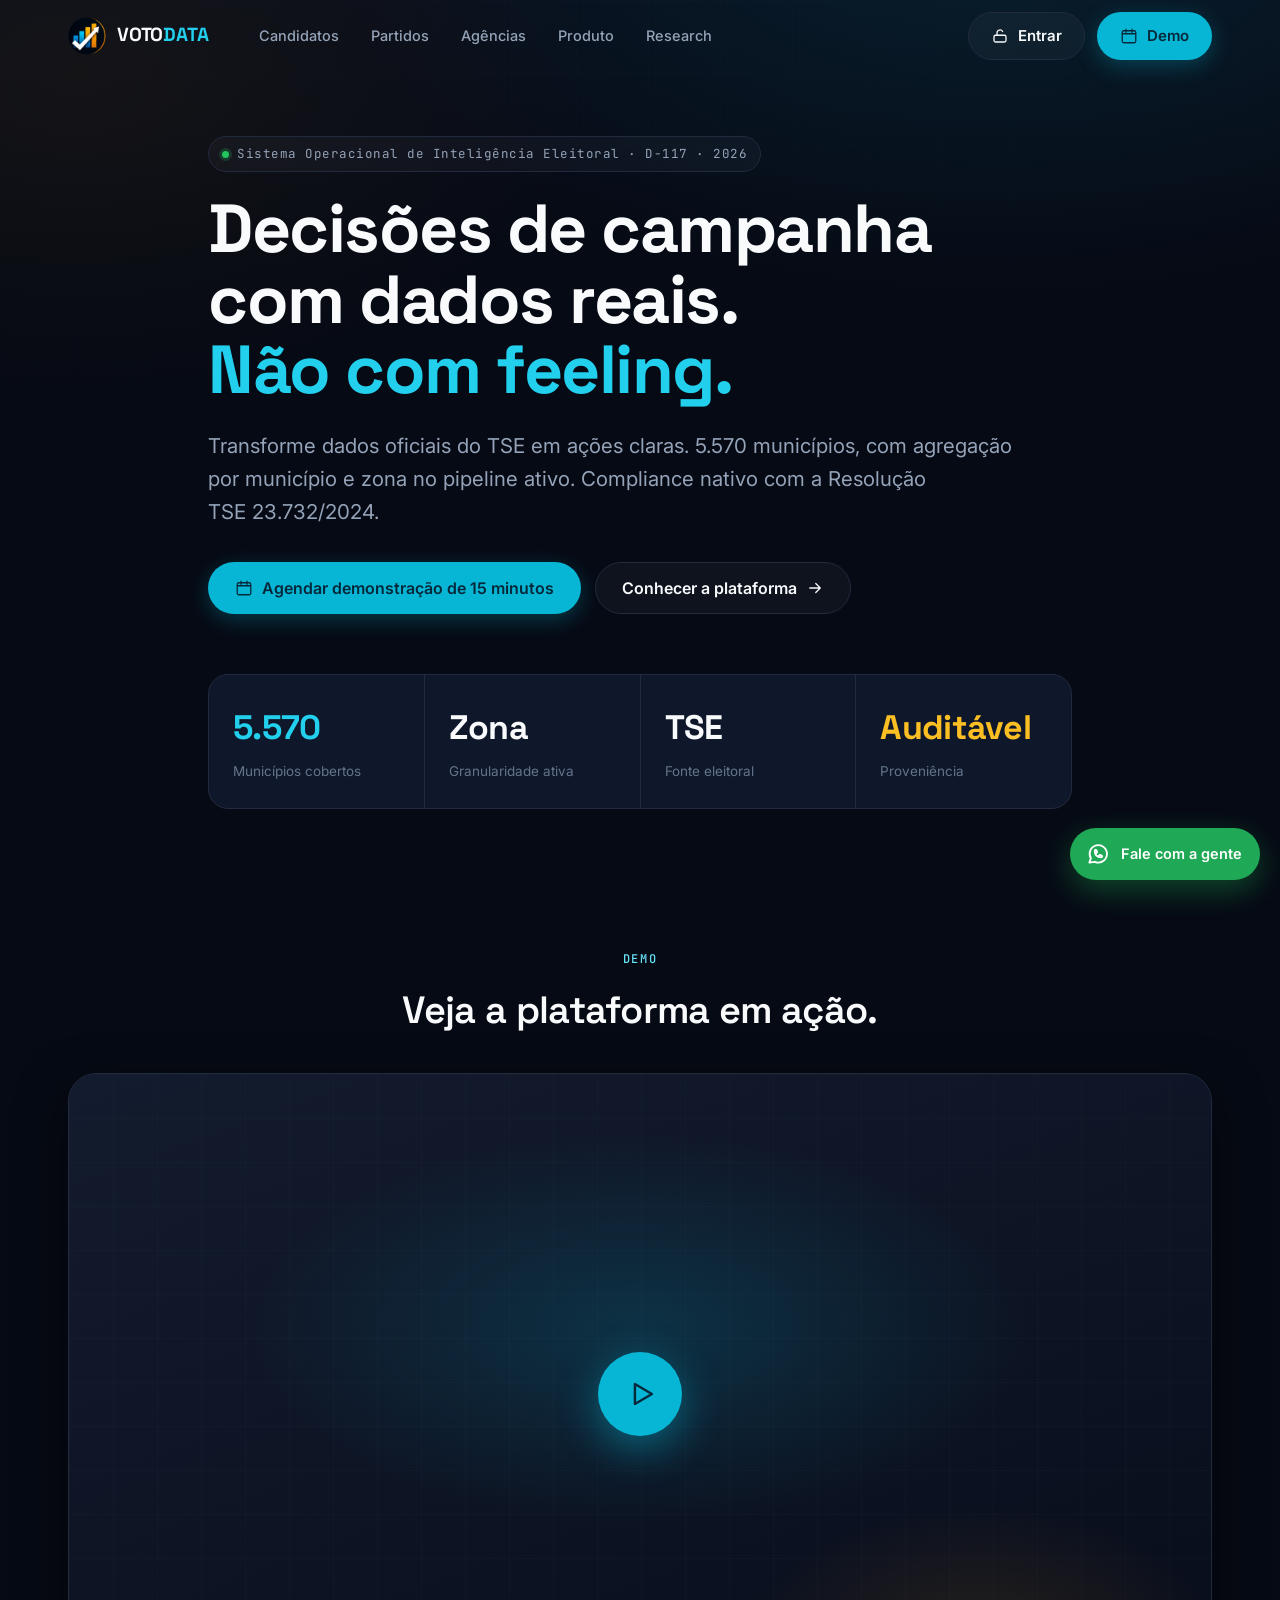
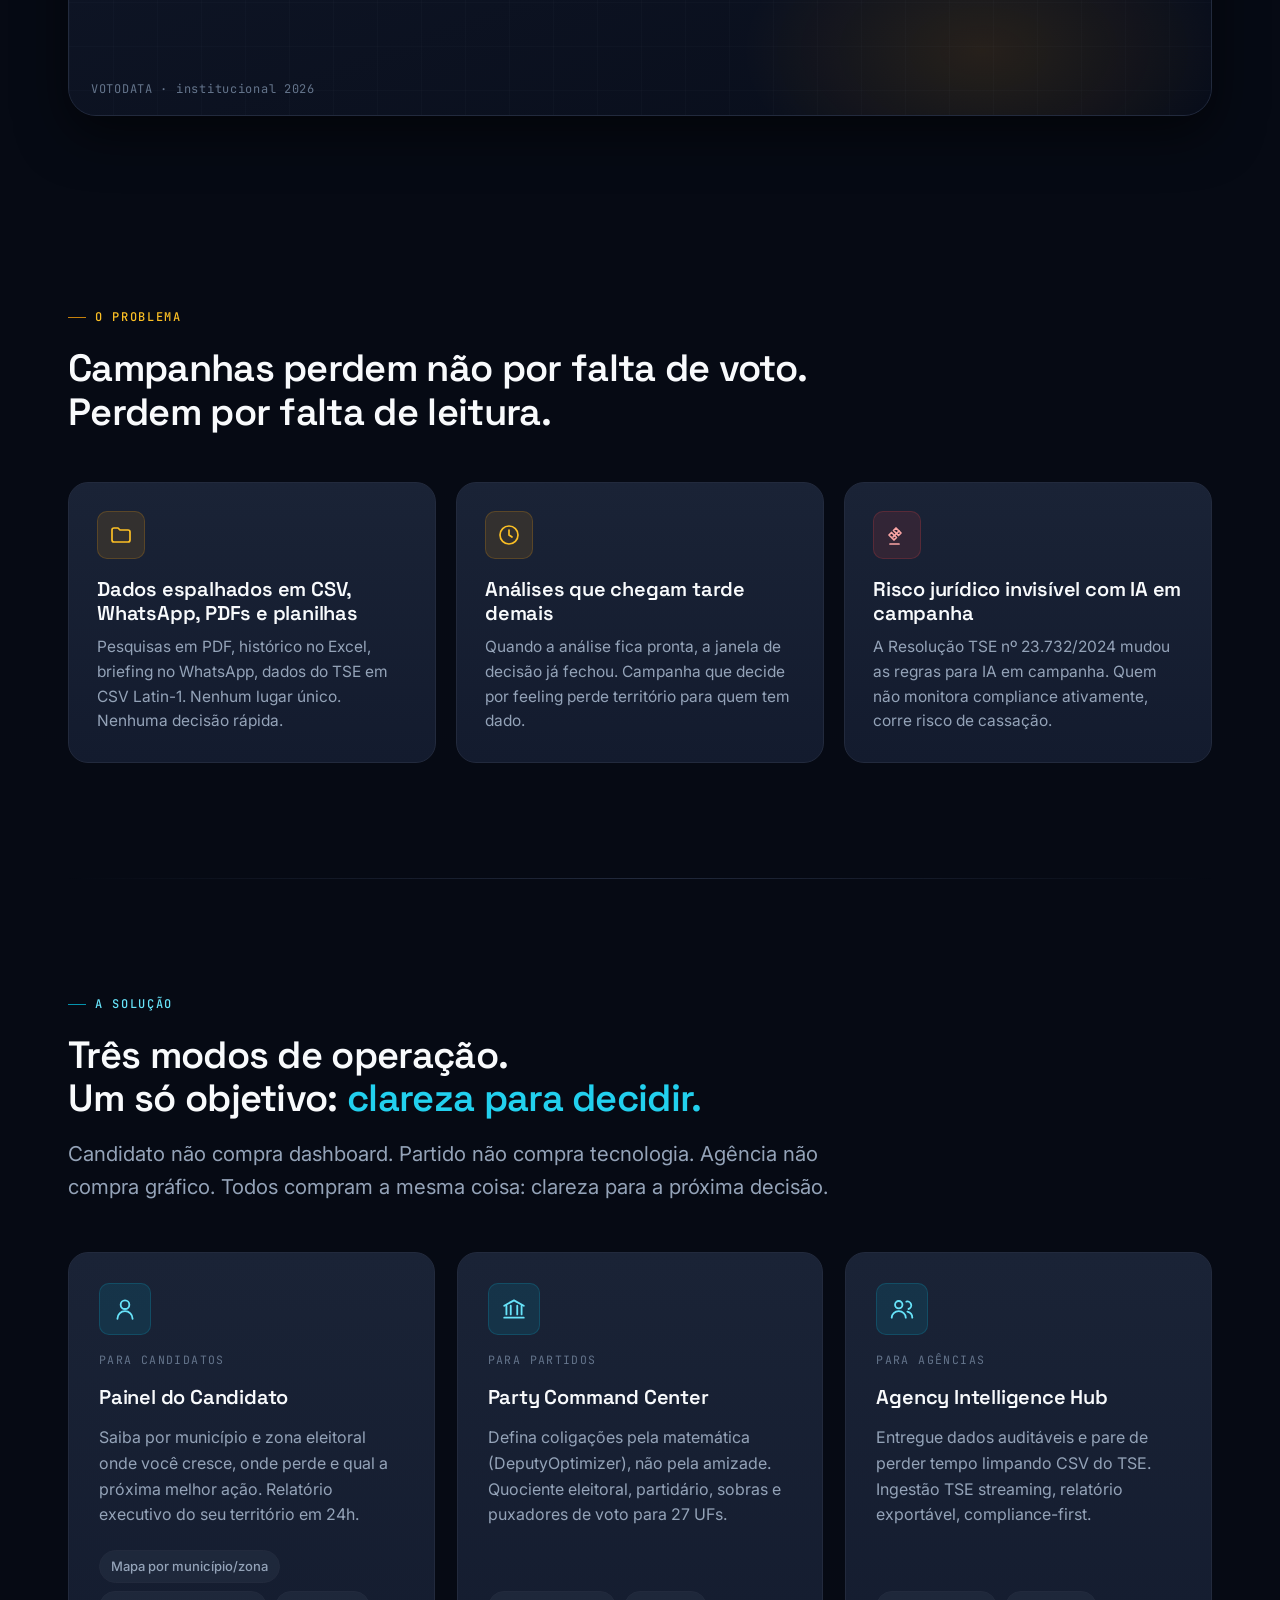
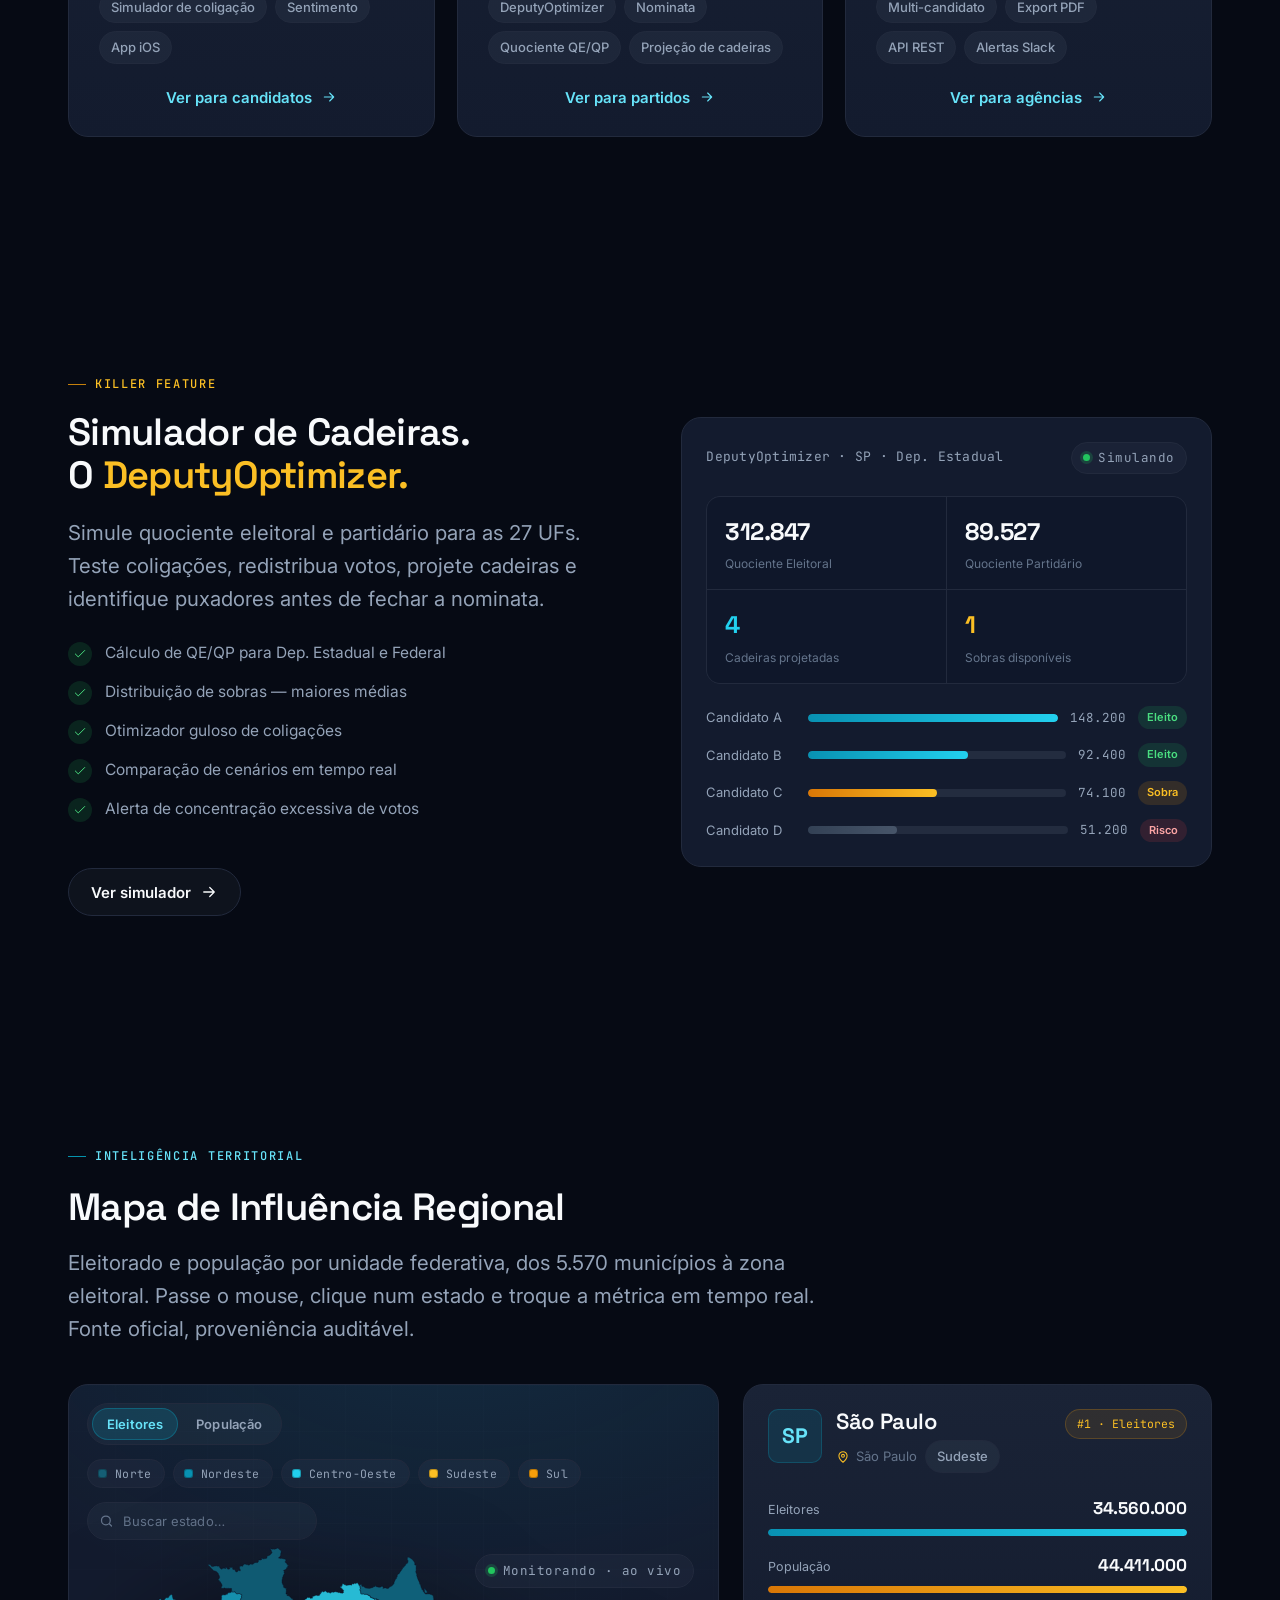
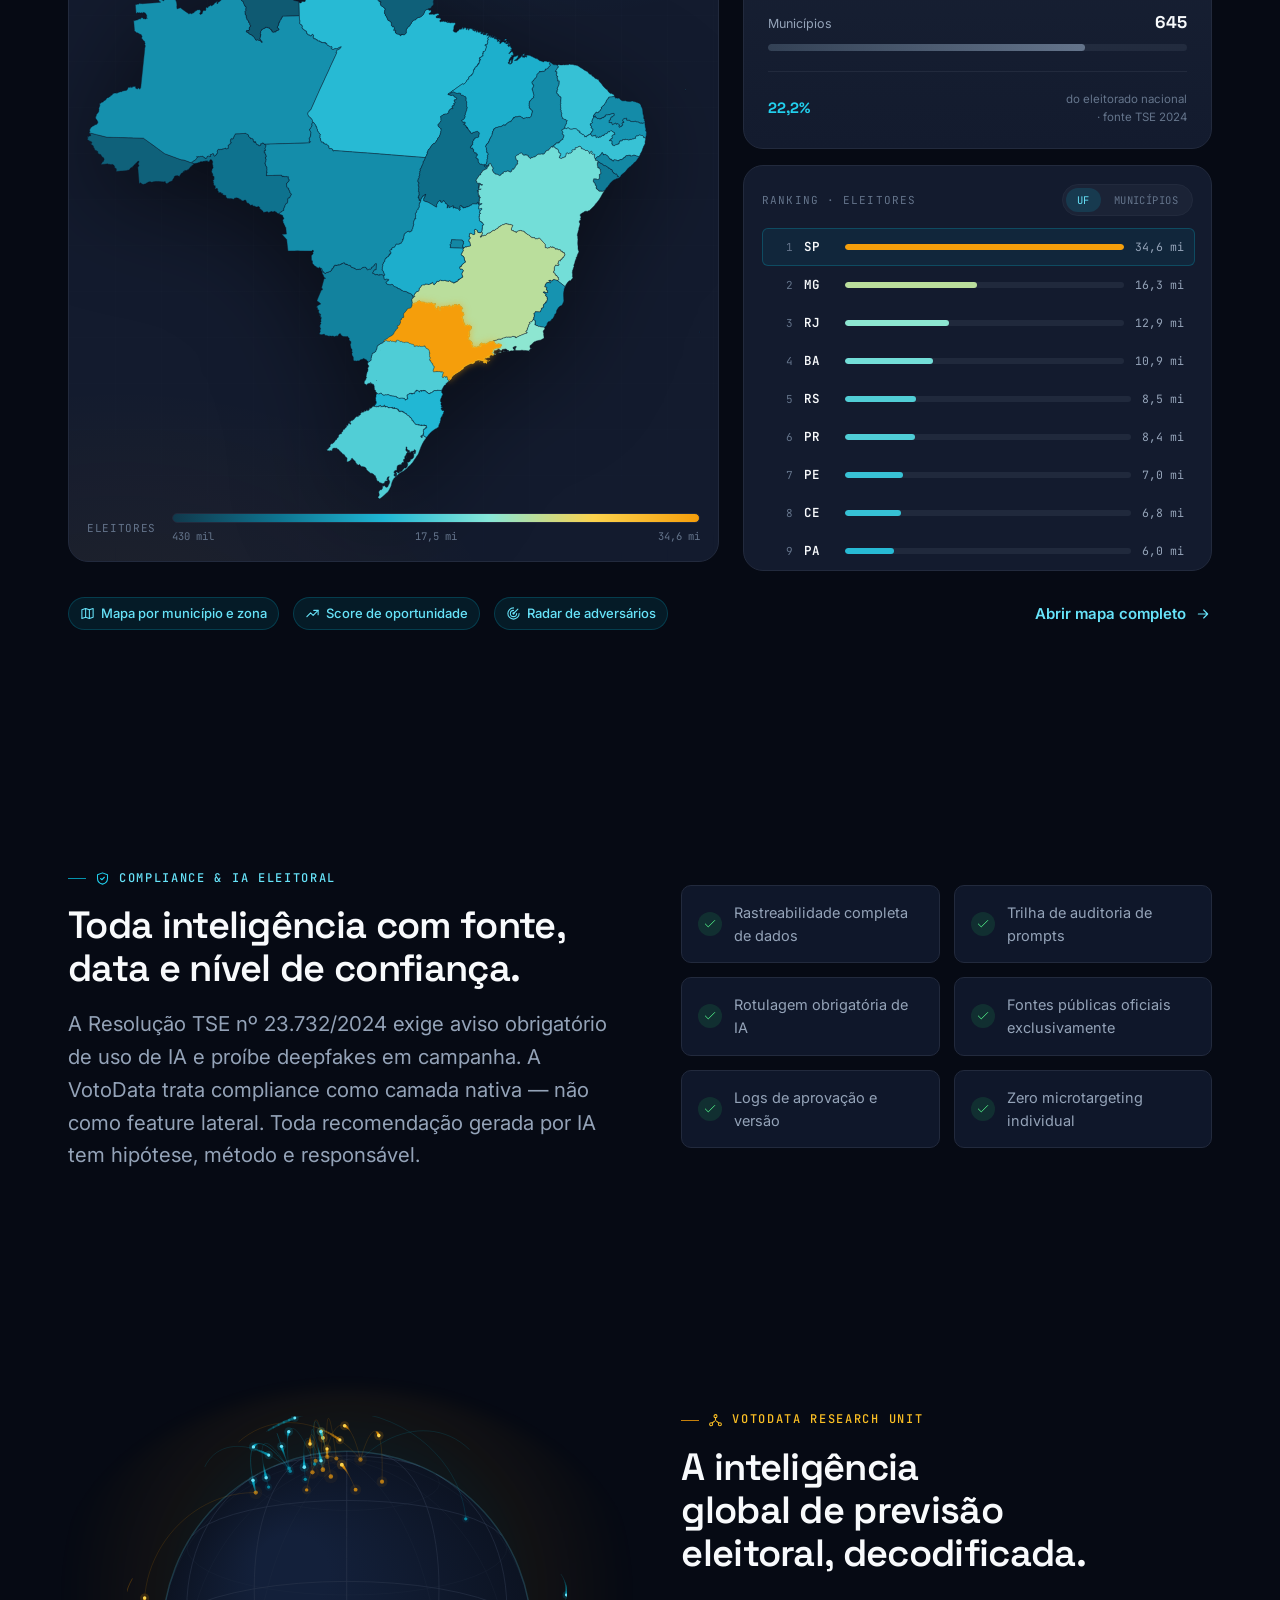
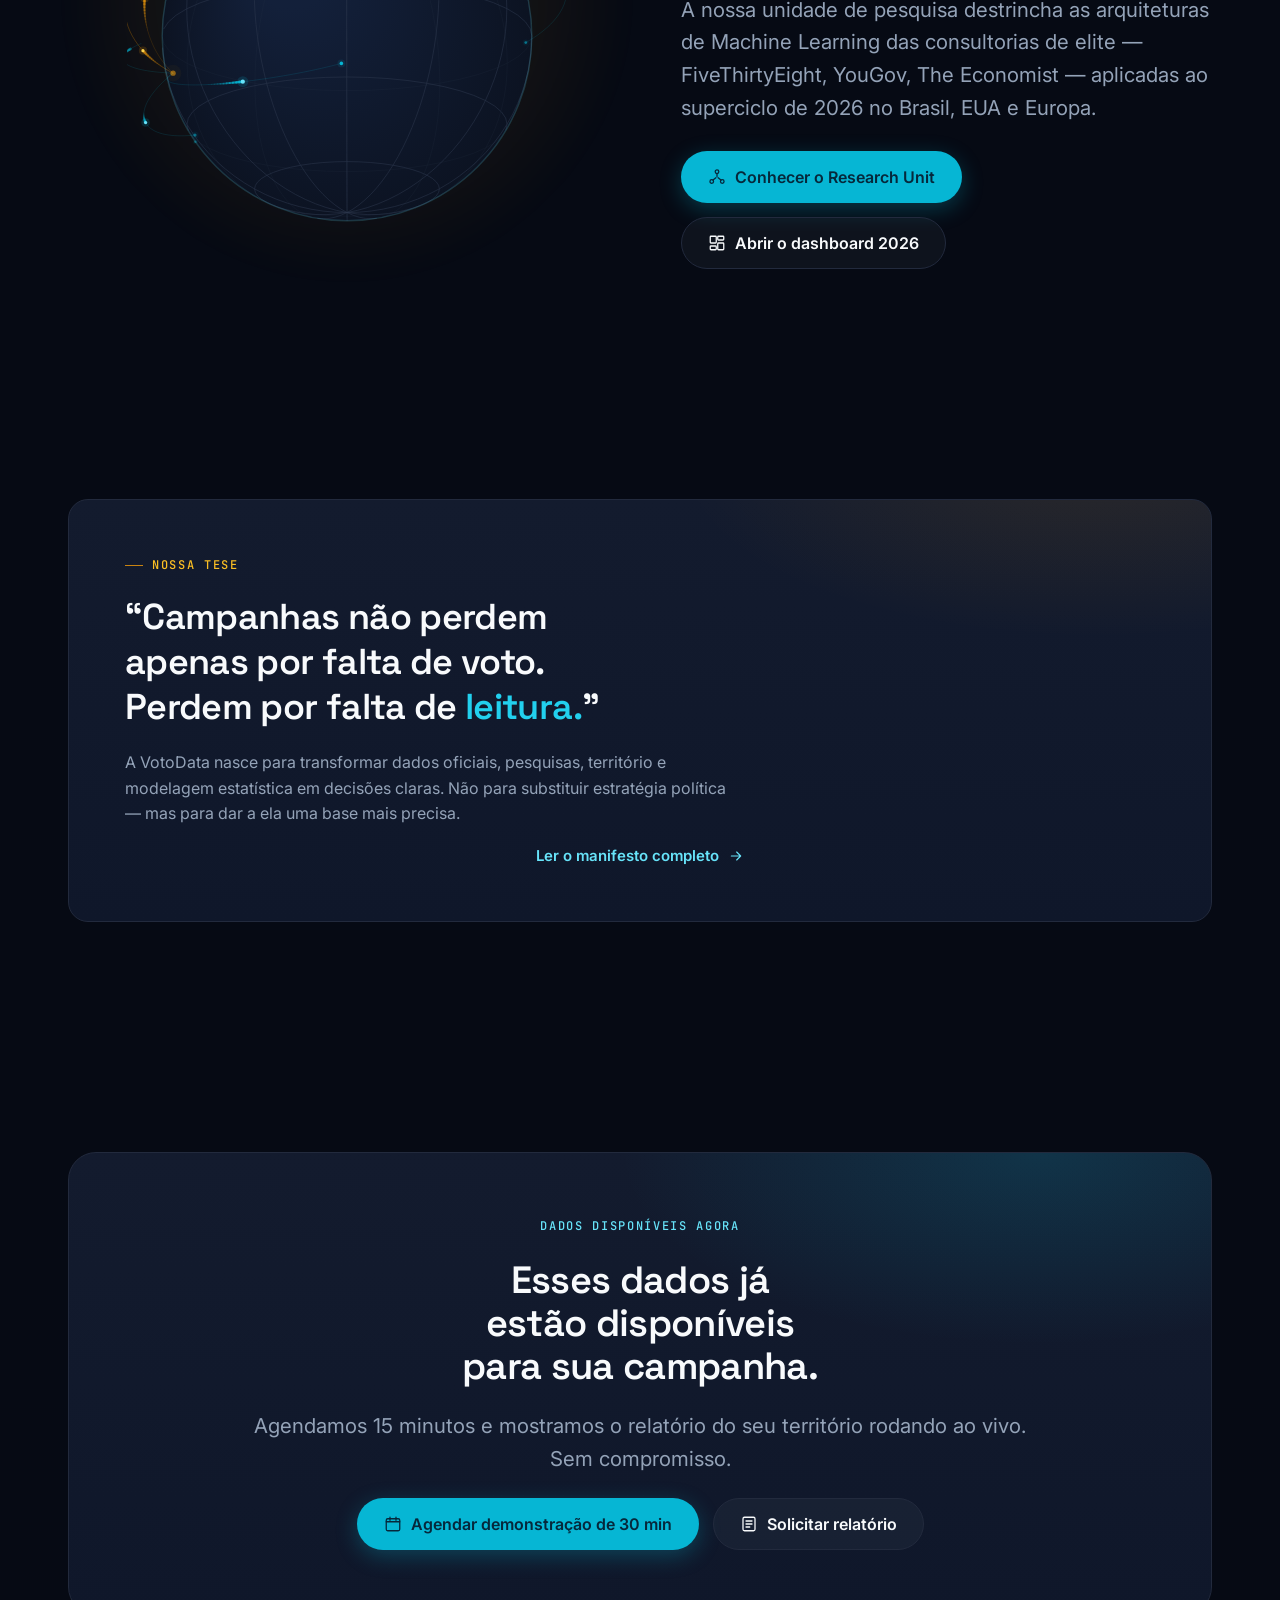
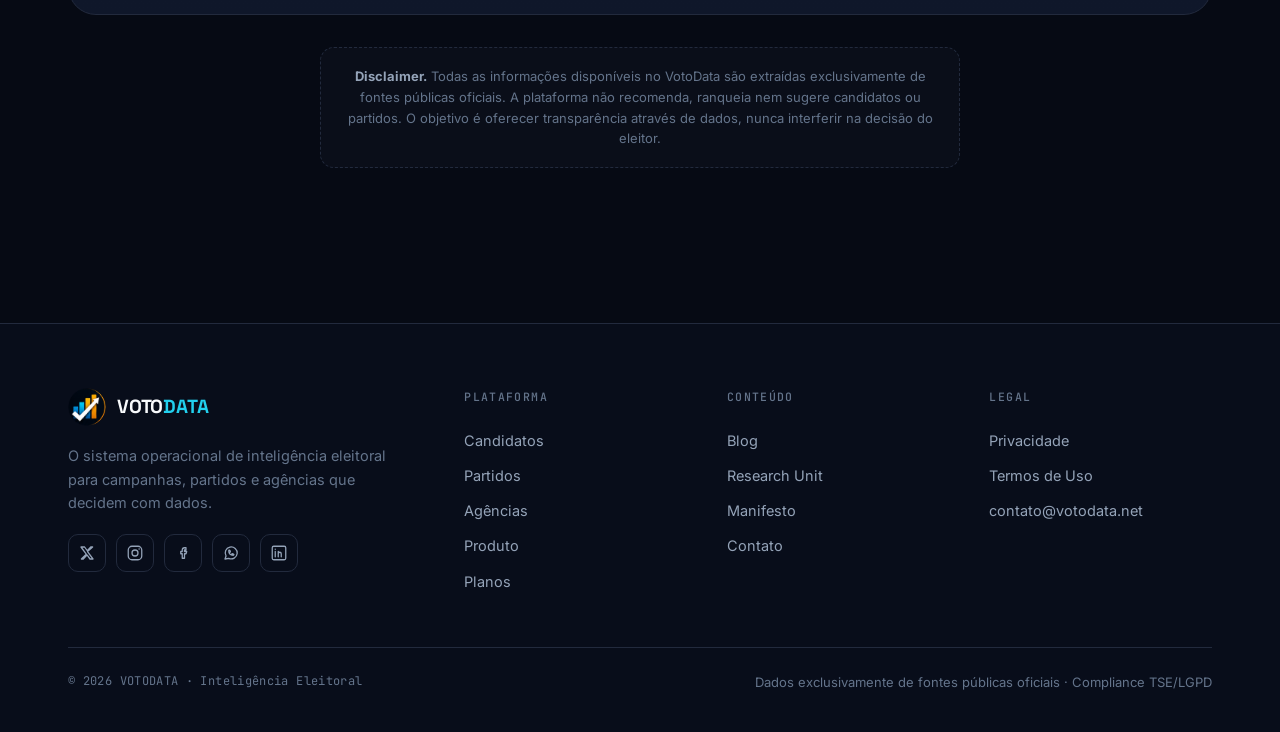
==== commit 167ec53c: "fix: update election countdown to D-117" ====
--- a/index.html
+++ b/index.html
@@ -24,7 +24,7 @@
 <!-- ============ HERO ============ -->
 <section class="hero" data-screen-label="Home — Hero">
   <div class="wrap hero__inner">
-    <span class="pill"><span class="dot dot--live"></span>Sistema Operacional de Inteligência Eleitoral · D-122 · 2026</span>
+    <span class="pill"><span class="dot dot--live"></span>Sistema Operacional de Inteligência Eleitoral · D-117 · 2026</span>
     <h1 class="display">Decisões de campanha com dados reais. <span class="cy">Não com feeling.</span></h1>
     <p class="lead">Transforme dados oficiais do TSE em ações claras. 5.570 municípios, com agregação por município e zona no pipeline ativo. Compliance nativo com a Resolução TSE 23.732/2024.</p>
     <div class="hero__cta">
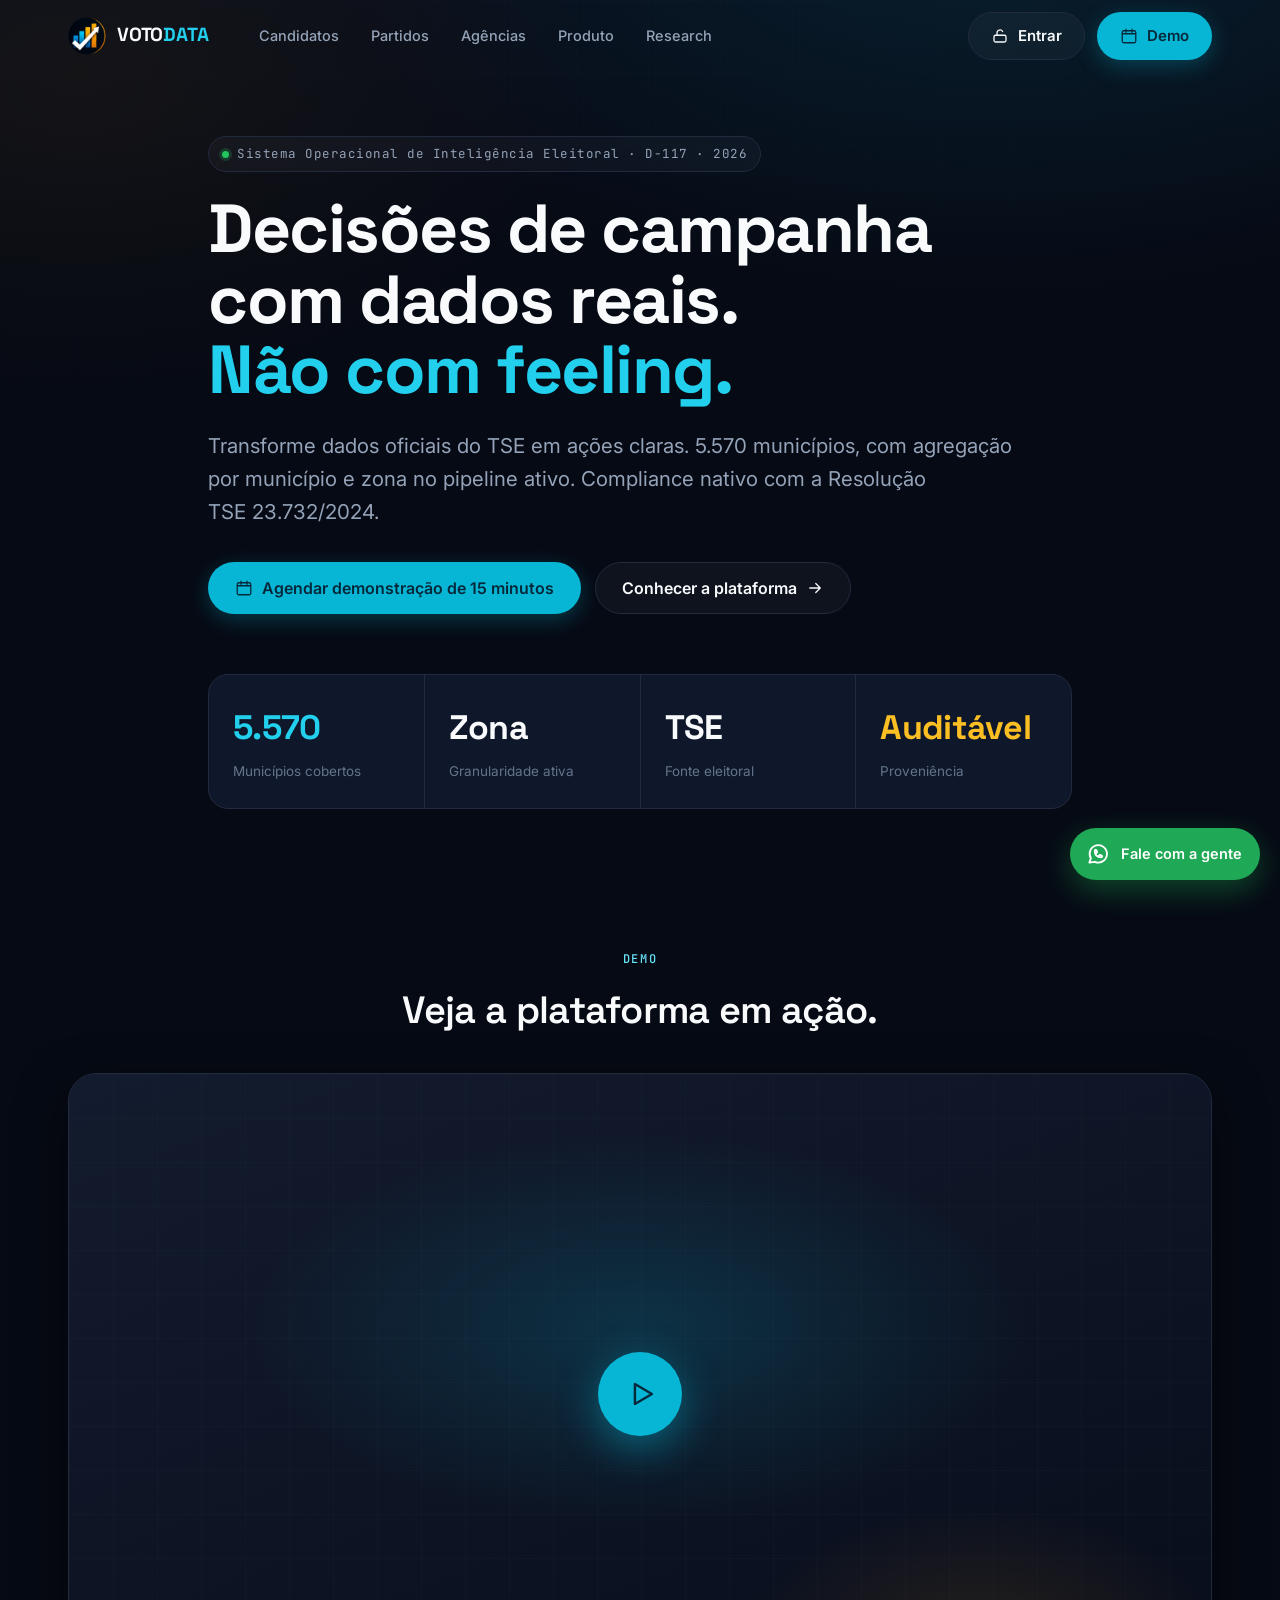
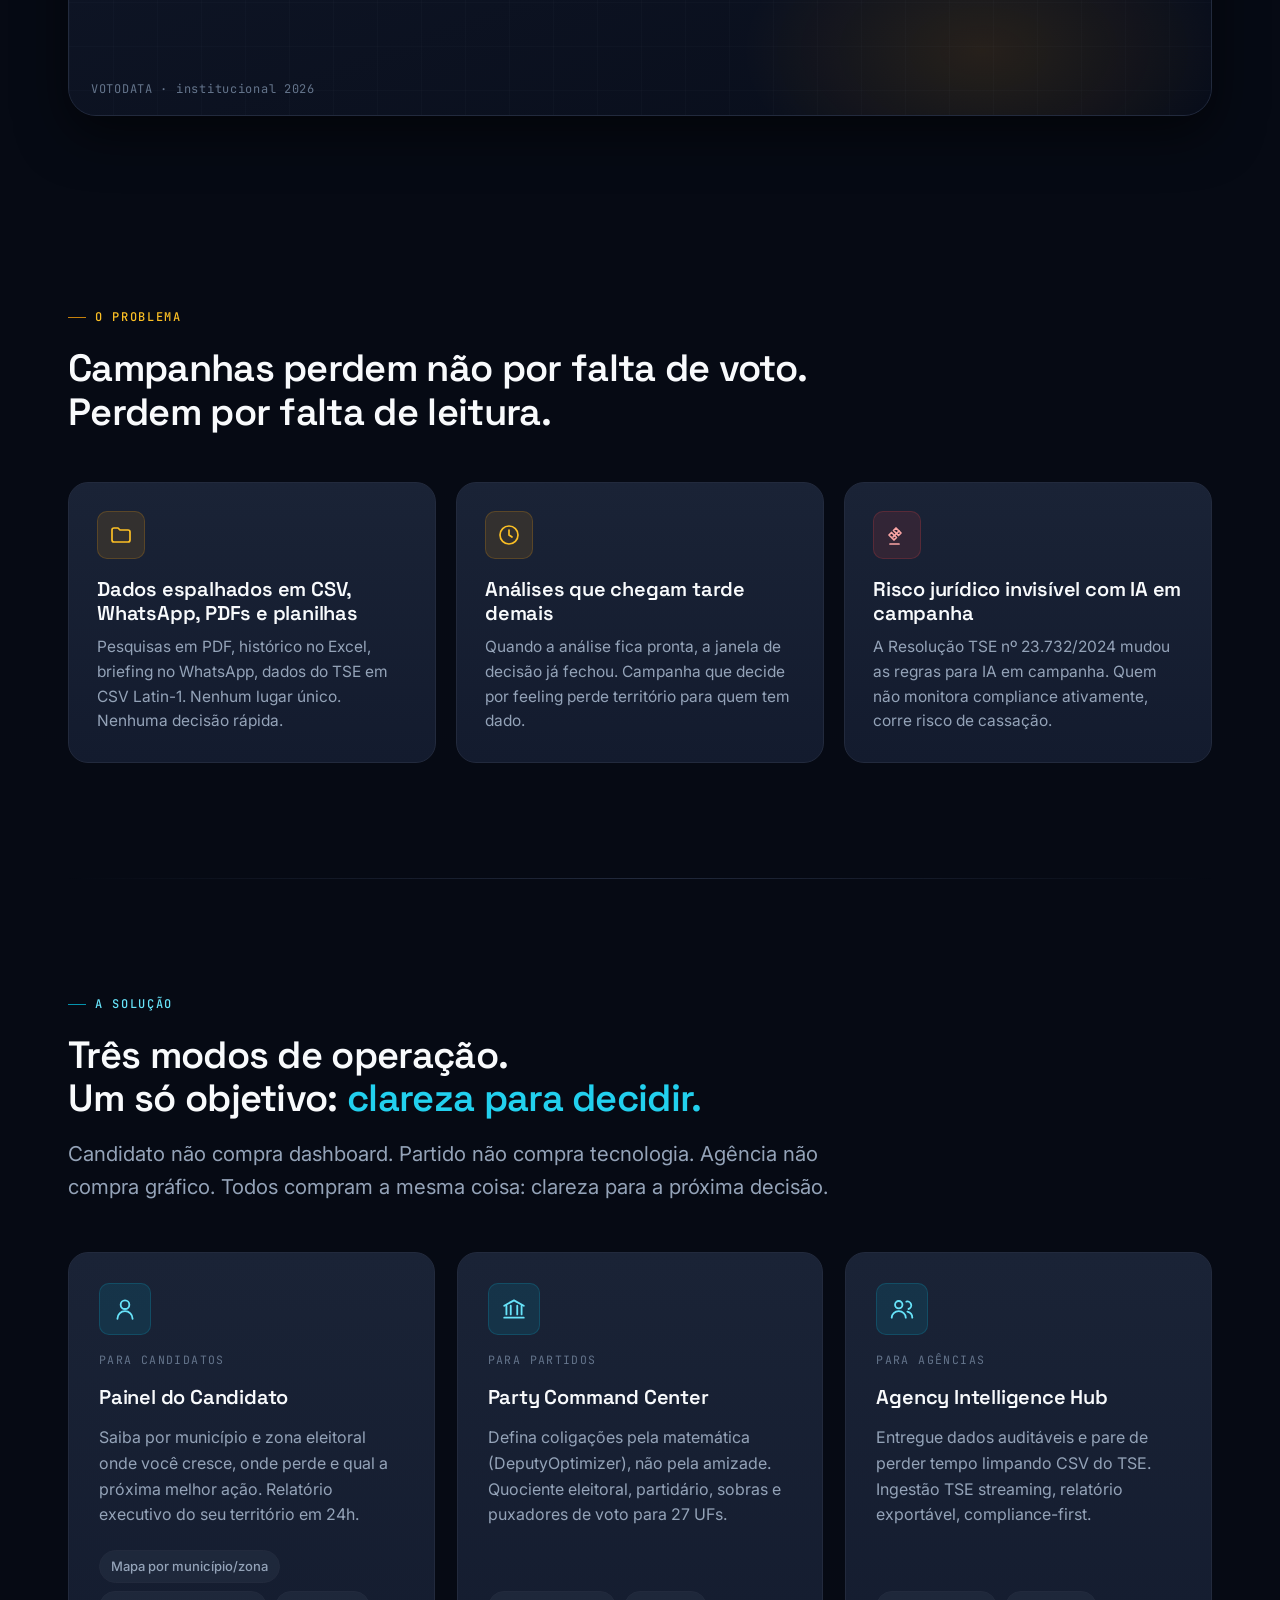
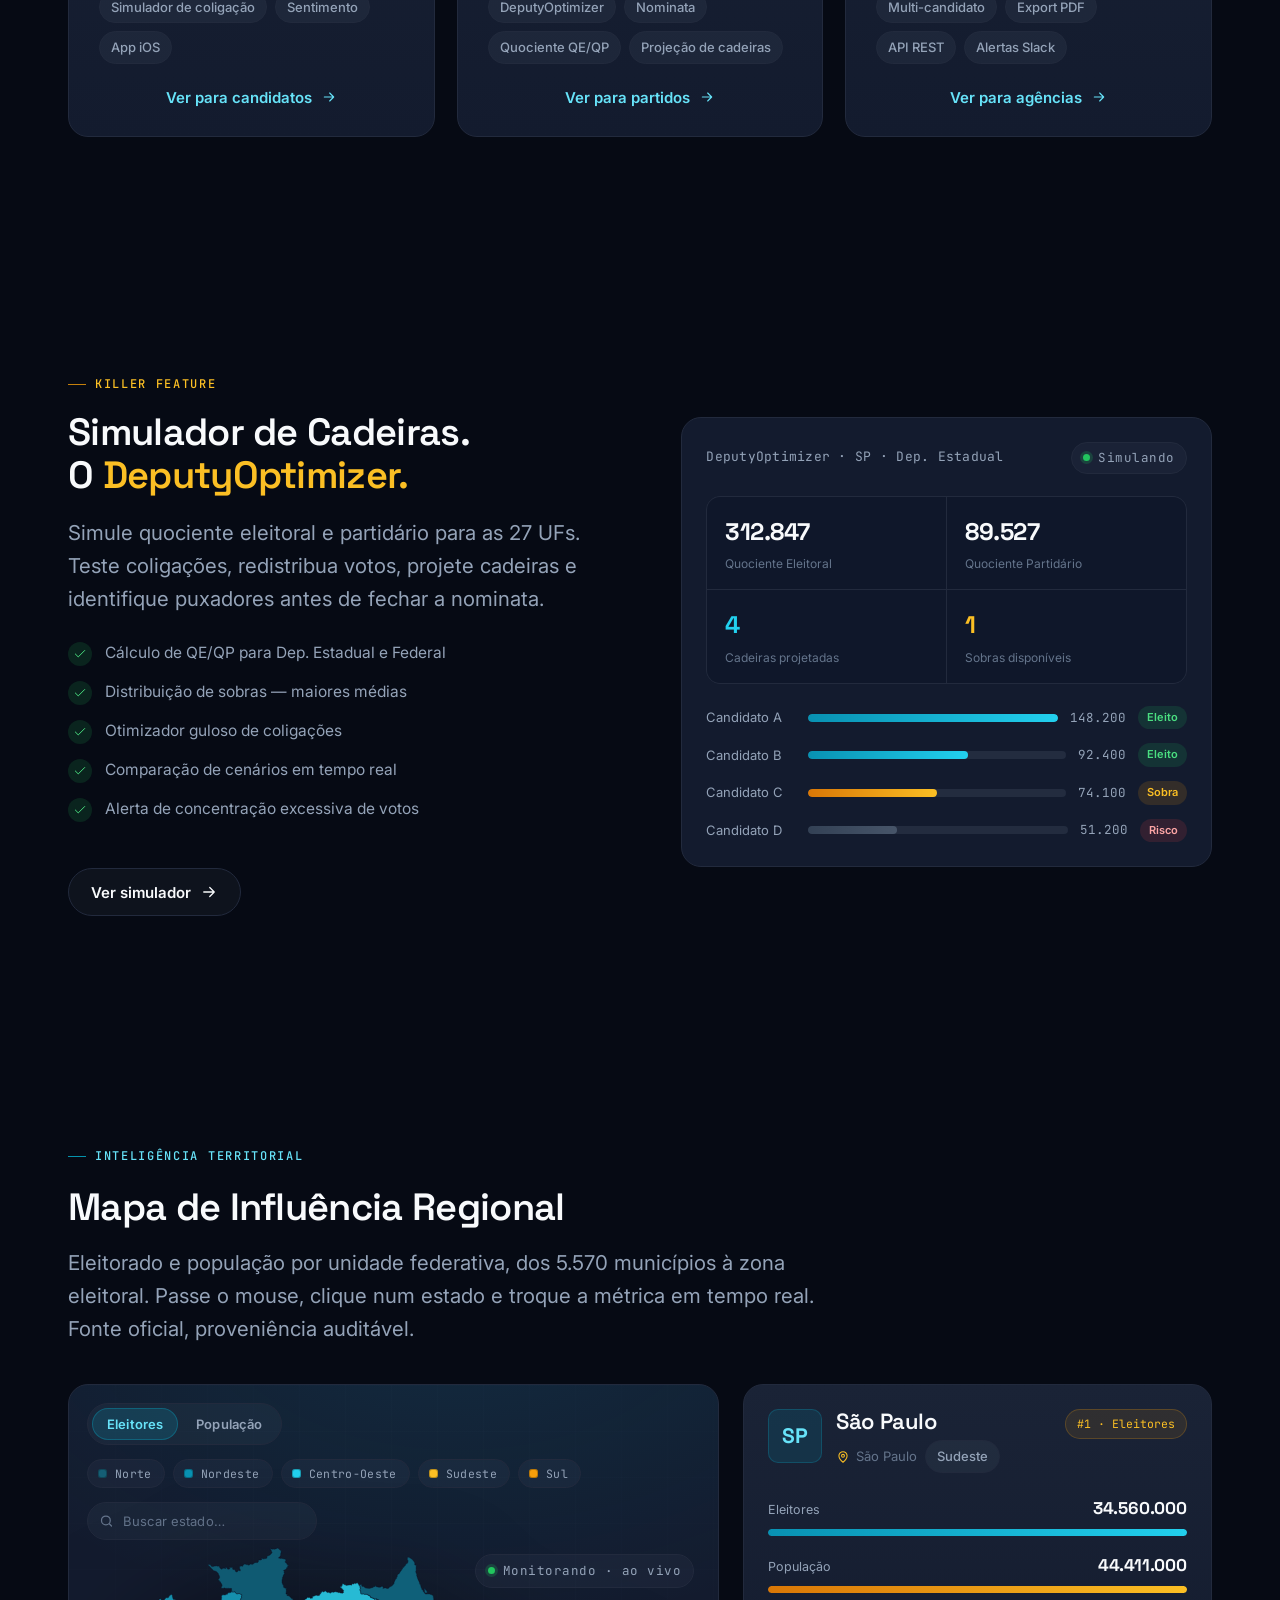
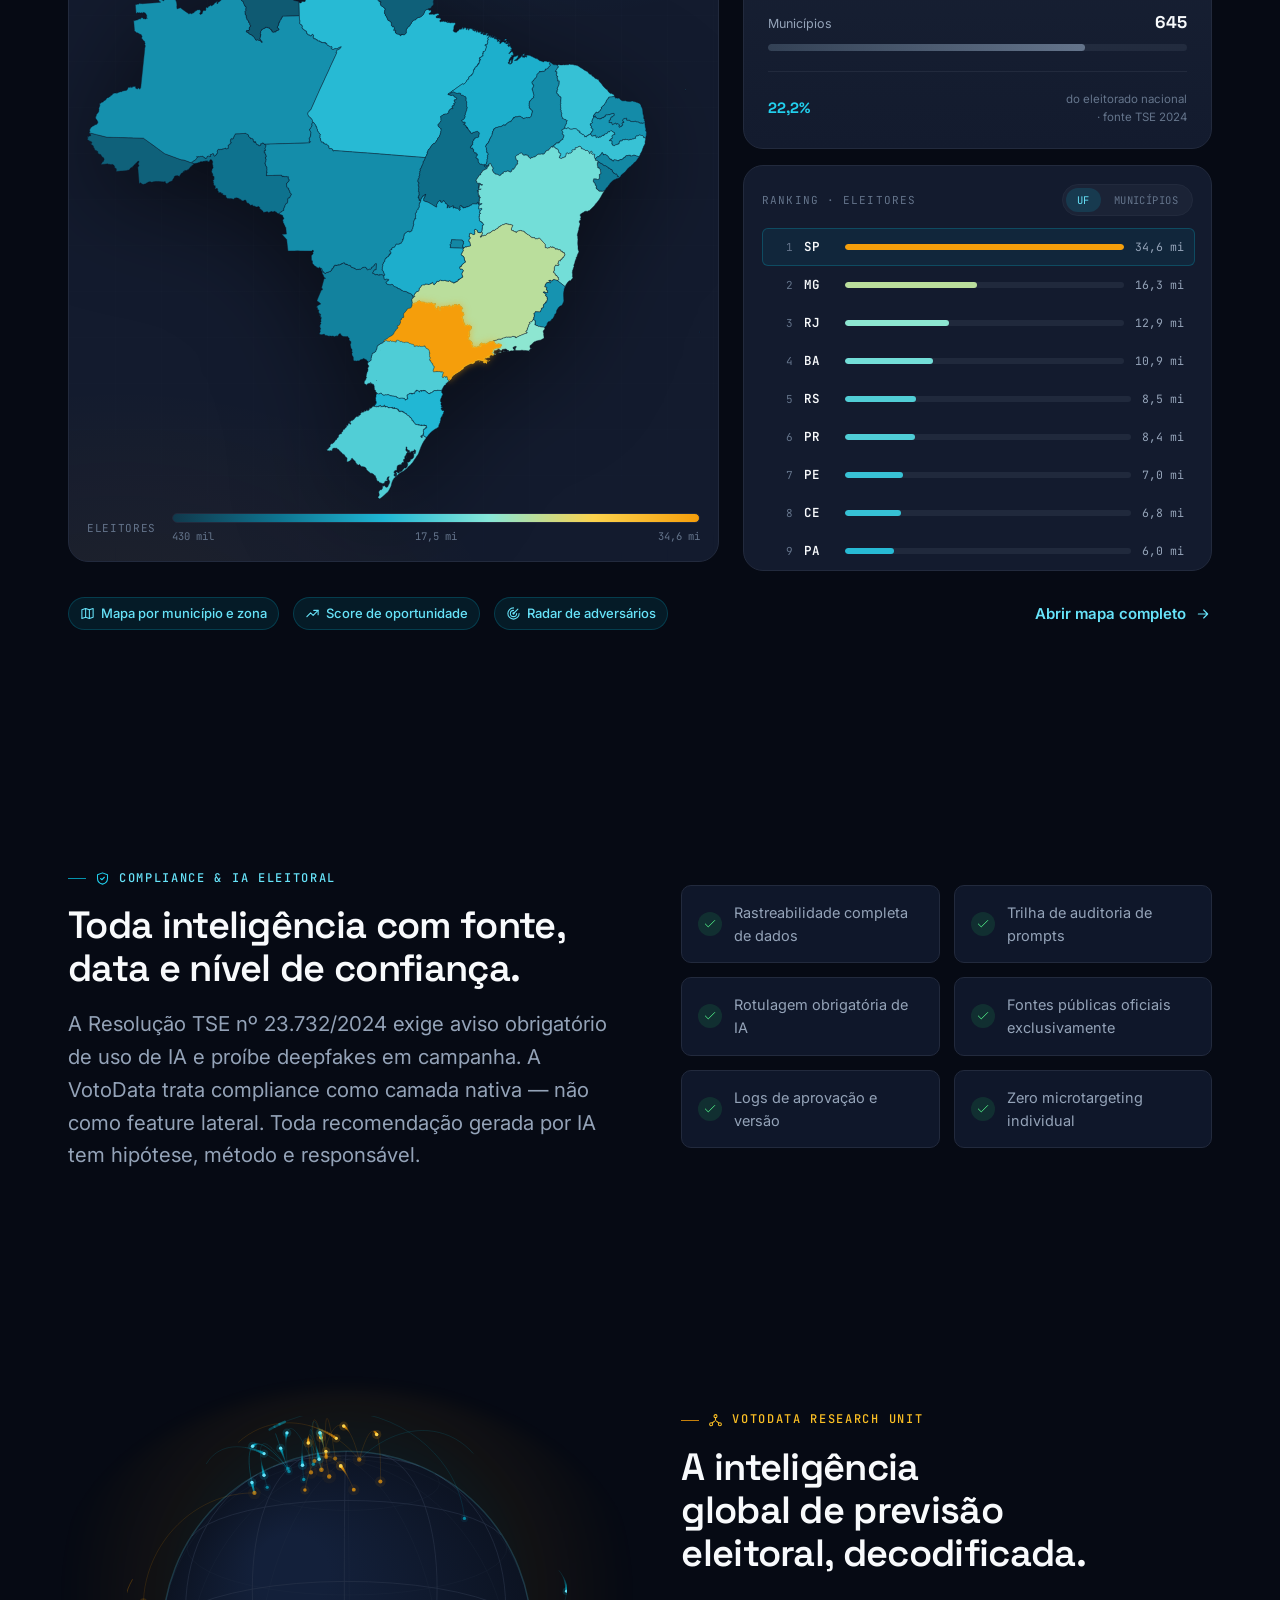
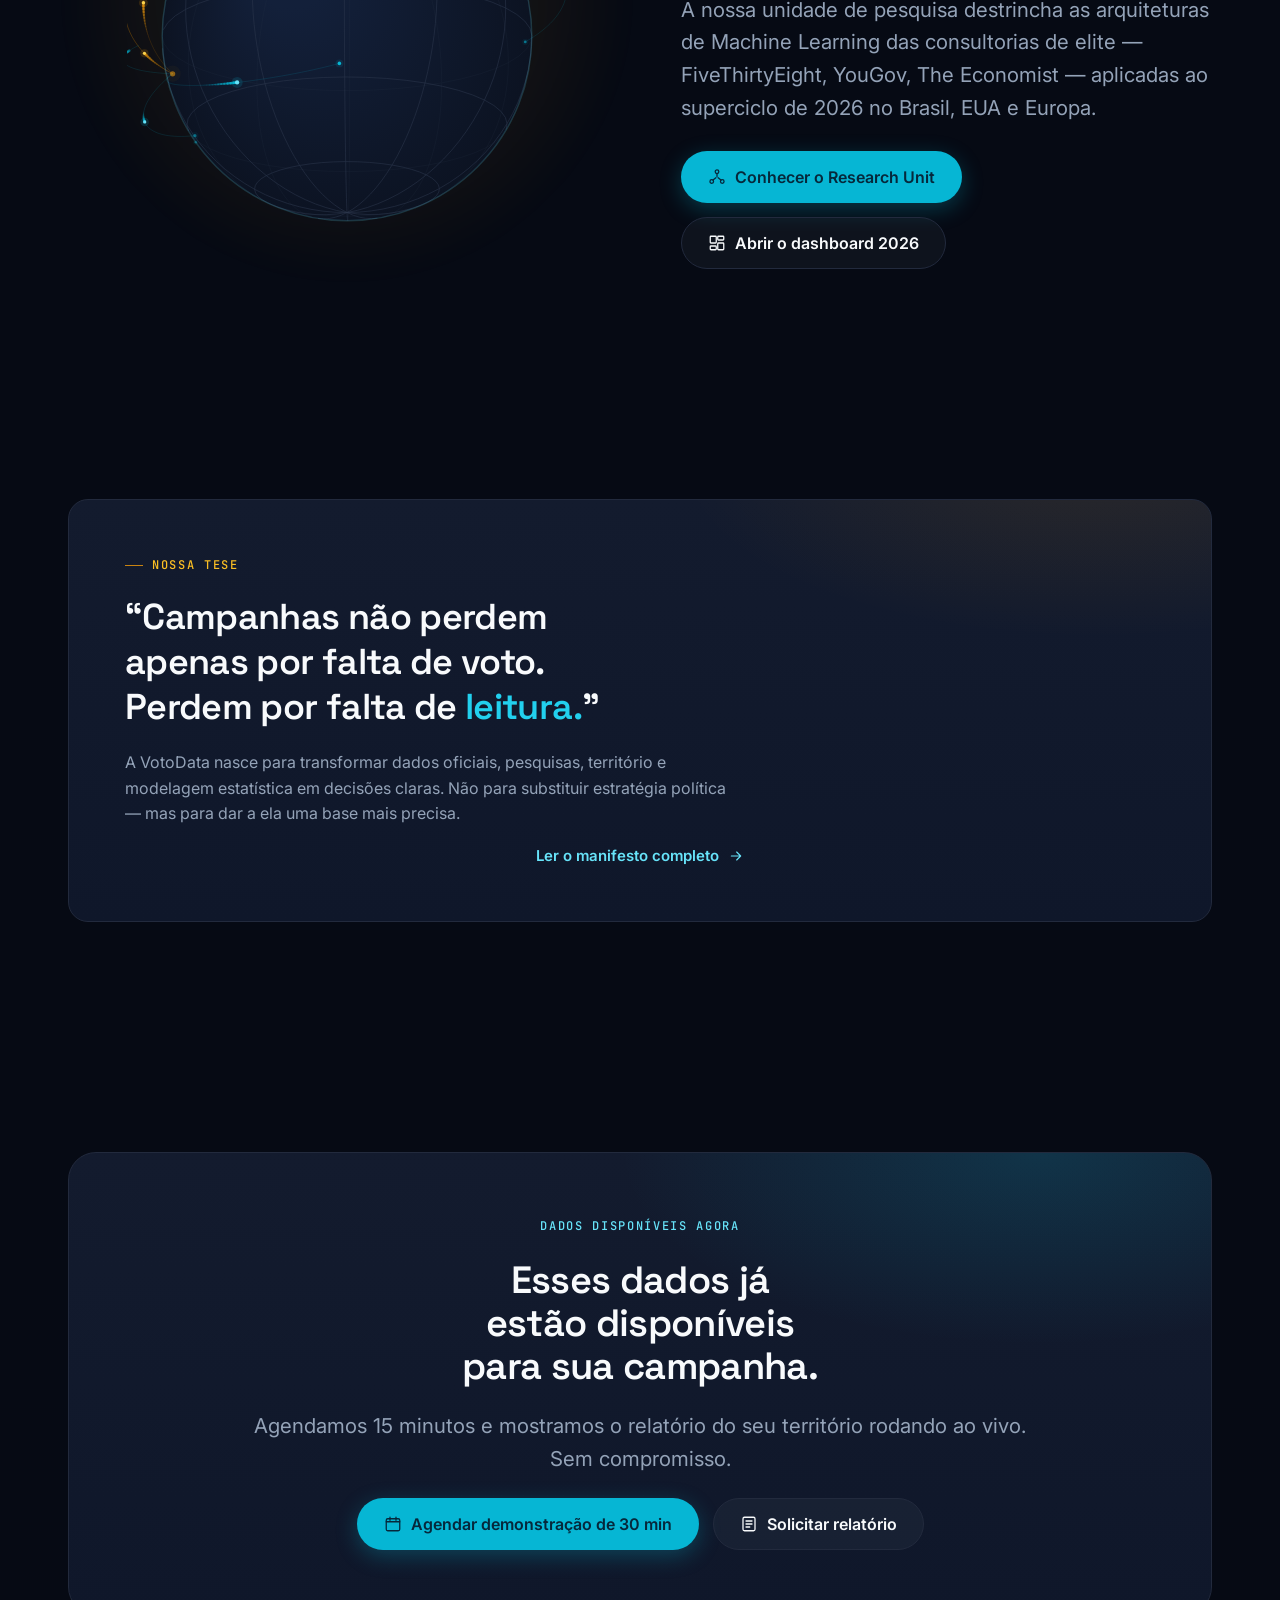
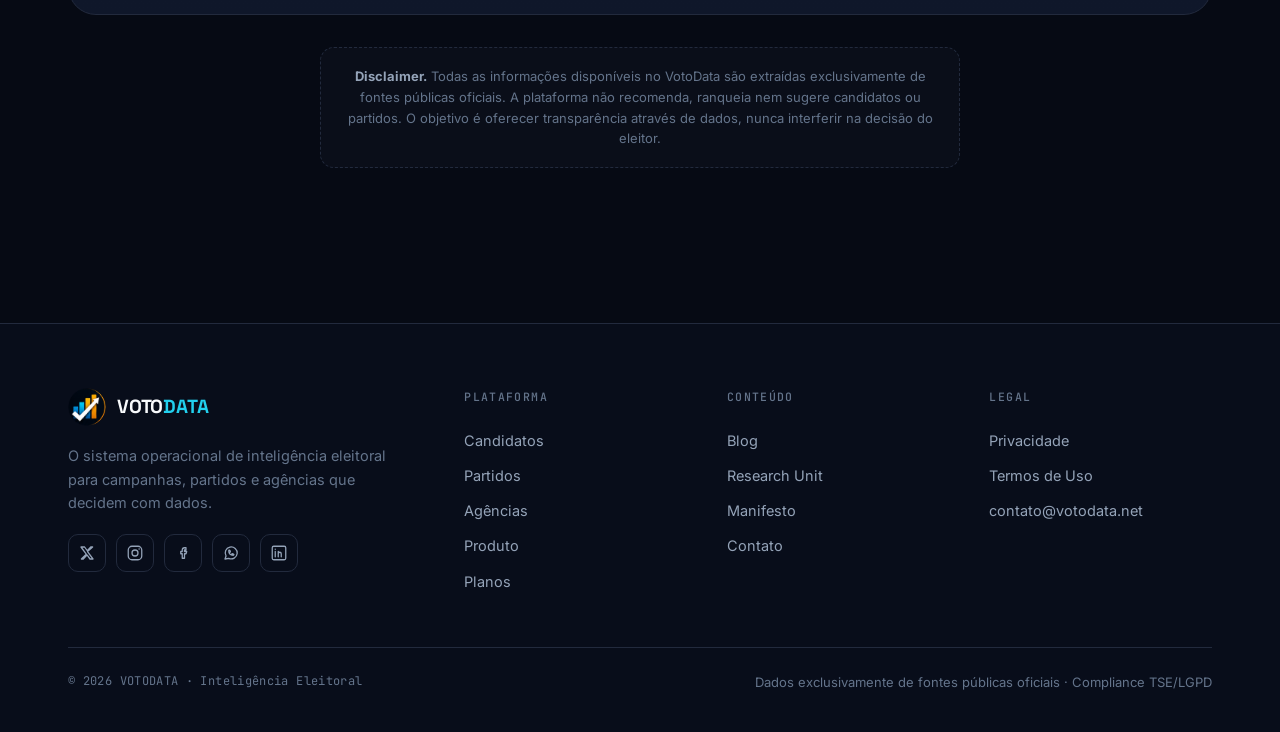
==== commit 55451936: "style: professional login message, favicon and social metadata" ====
--- a/index.html
+++ b/index.html
@@ -8,8 +8,23 @@
 <link rel="preconnect" href="https://fonts.googleapis.com">
 <link rel="preconnect" href="https://fonts.gstatic.com" crossorigin>
 <link href="https://fonts.googleapis.com/css2?family=Space+Grotesk:wght@400;500;600;700&family=Inter:wght@400;500;600;700&family=JetBrains+Mono:wght@400;500;600&display=swap" rel="stylesheet">
-<link rel="stylesheet" href="site.css">
+<link rel="stylesheet" href="site.css"><link rel="icon" type="image/png" href="assets/brasao.png">
 <link rel="stylesheet" href="mapa.css">
+<link rel="icon" type="image/png" href="assets/brasao.png">
+
+<!-- Open Graph / Social -->
+<meta property="og:type" content="website">
+<meta property="og:url" content="https://votodata.net/">
+<meta property="og:title" content="VotoData · Inteligência Eleitoral 2026">
+<meta property="og:description" content="Decisões de campanha com dados reais. Não com feeling.">
+<meta property="og:image" content="https://votodata.net/assets/brasao.png">
+
+<!-- Twitter -->
+<meta property="twitter:card" content="summary_large_image">
+<meta property="twitter:url" content="https://votodata.net/">
+<meta property="twitter:title" content="VotoData · Inteligência Eleitoral 2026">
+<meta property="twitter:description" content="Decisões de campanha com dados reais. Não com feeling.">
+<meta property="twitter:image" content="https://votodata.net/assets/brasao.png">
 <style>
   .globe-home{position:relative;display:flex;align-items:center;justify-content:center;min-height:360px}
   .globe-home::before{content:"";position:absolute;width:112%;height:112%;border-radius:50%;
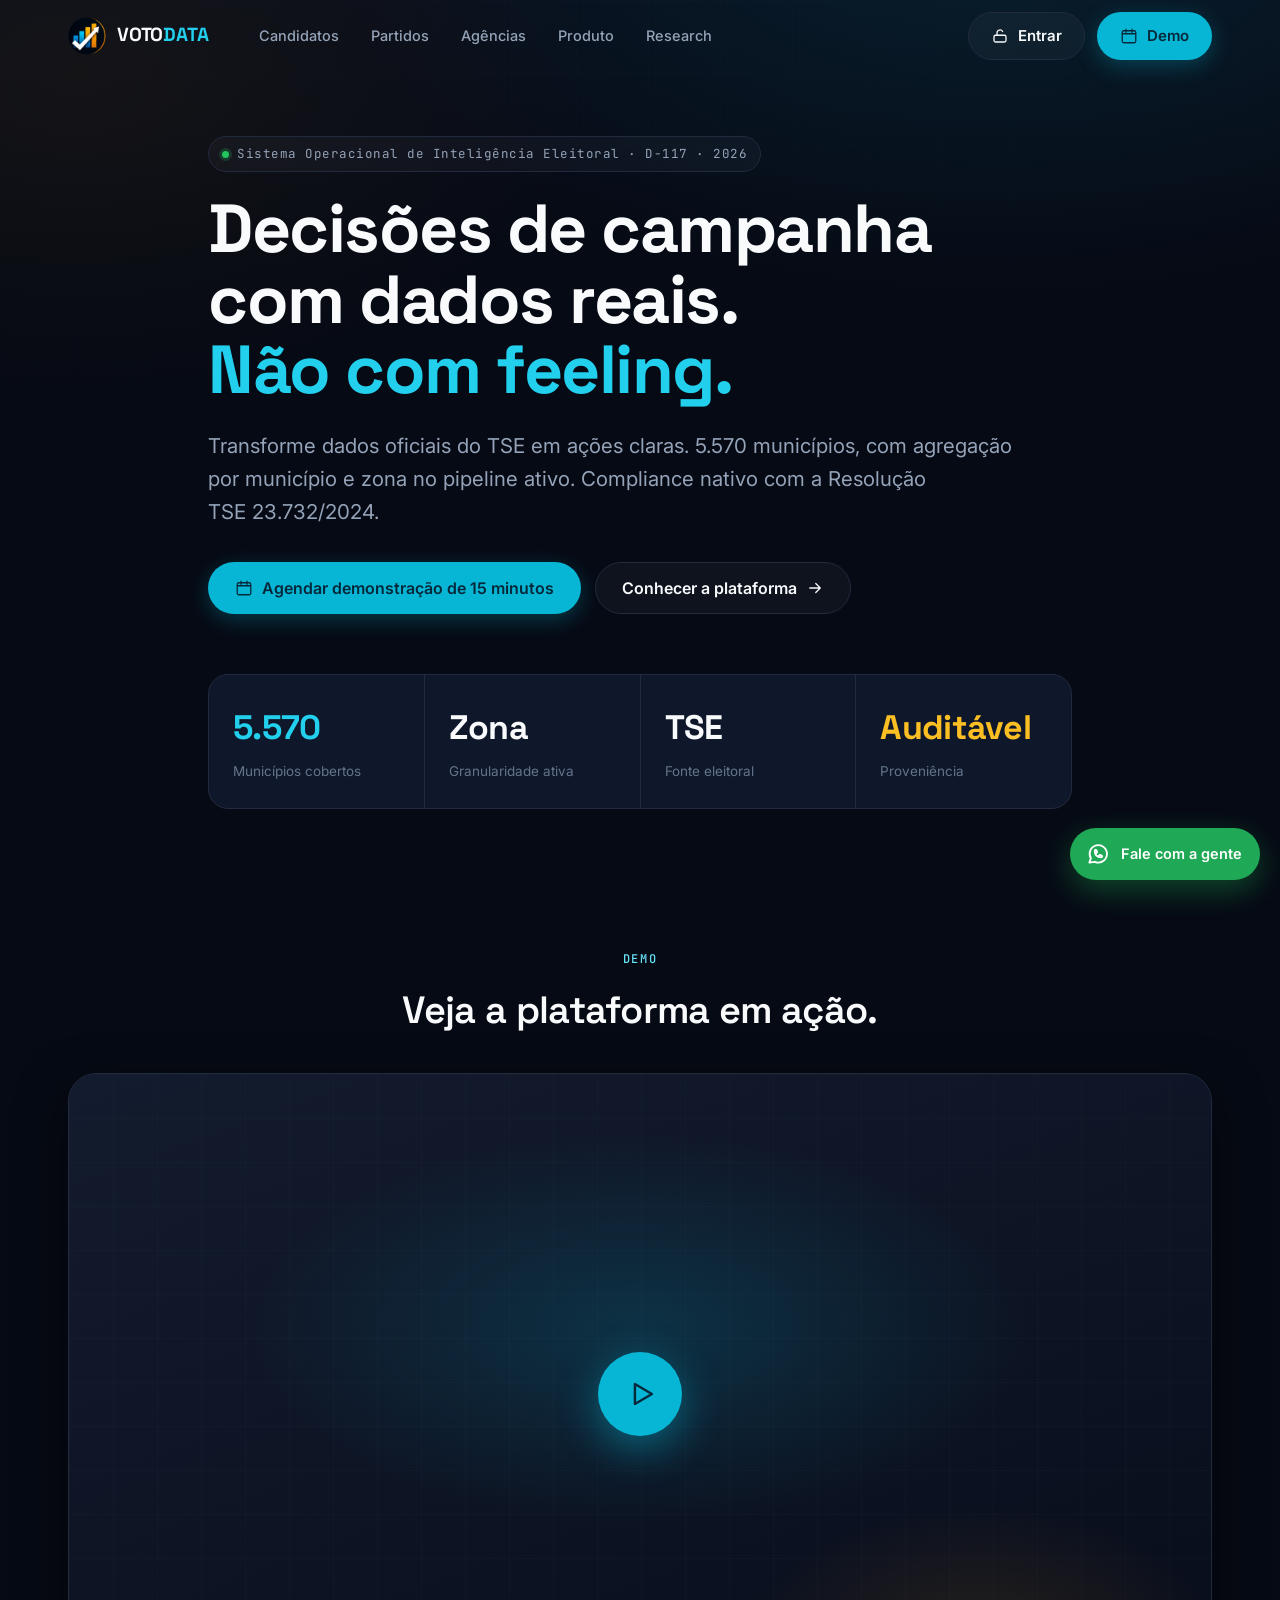
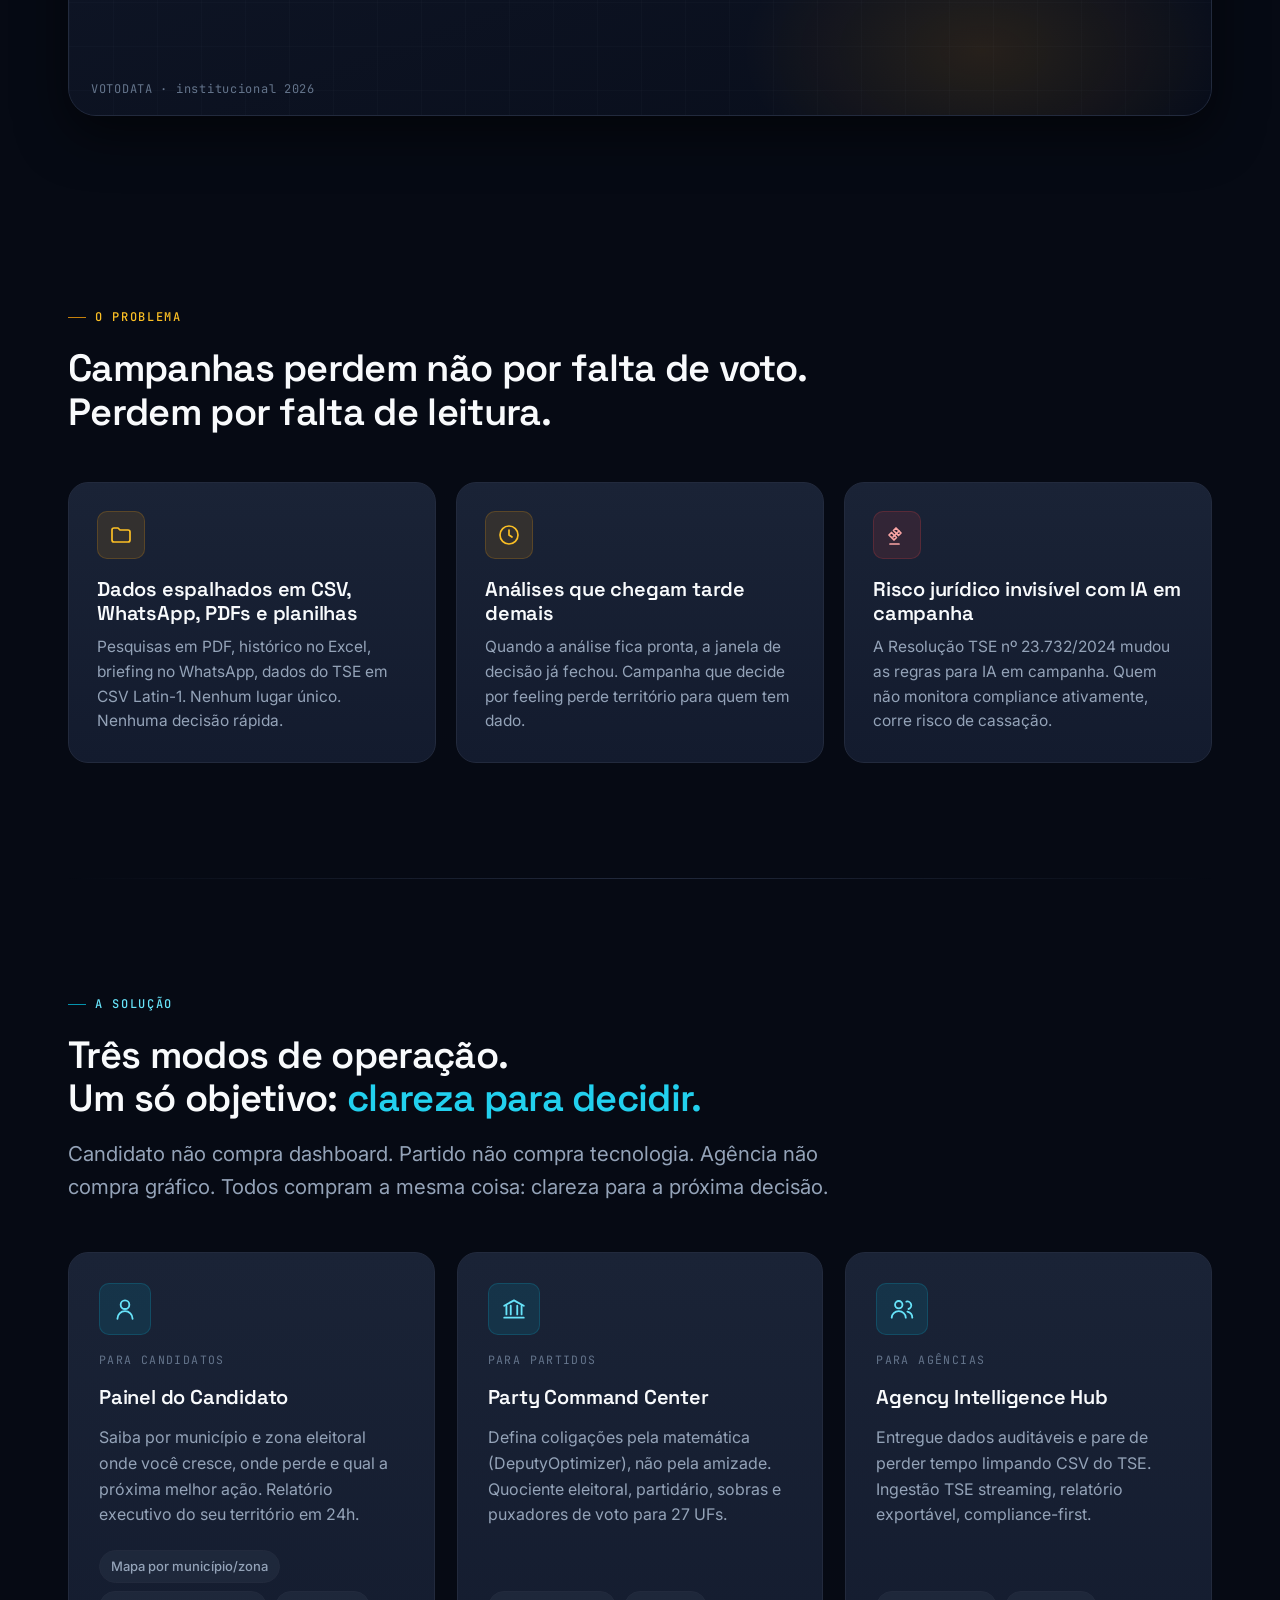
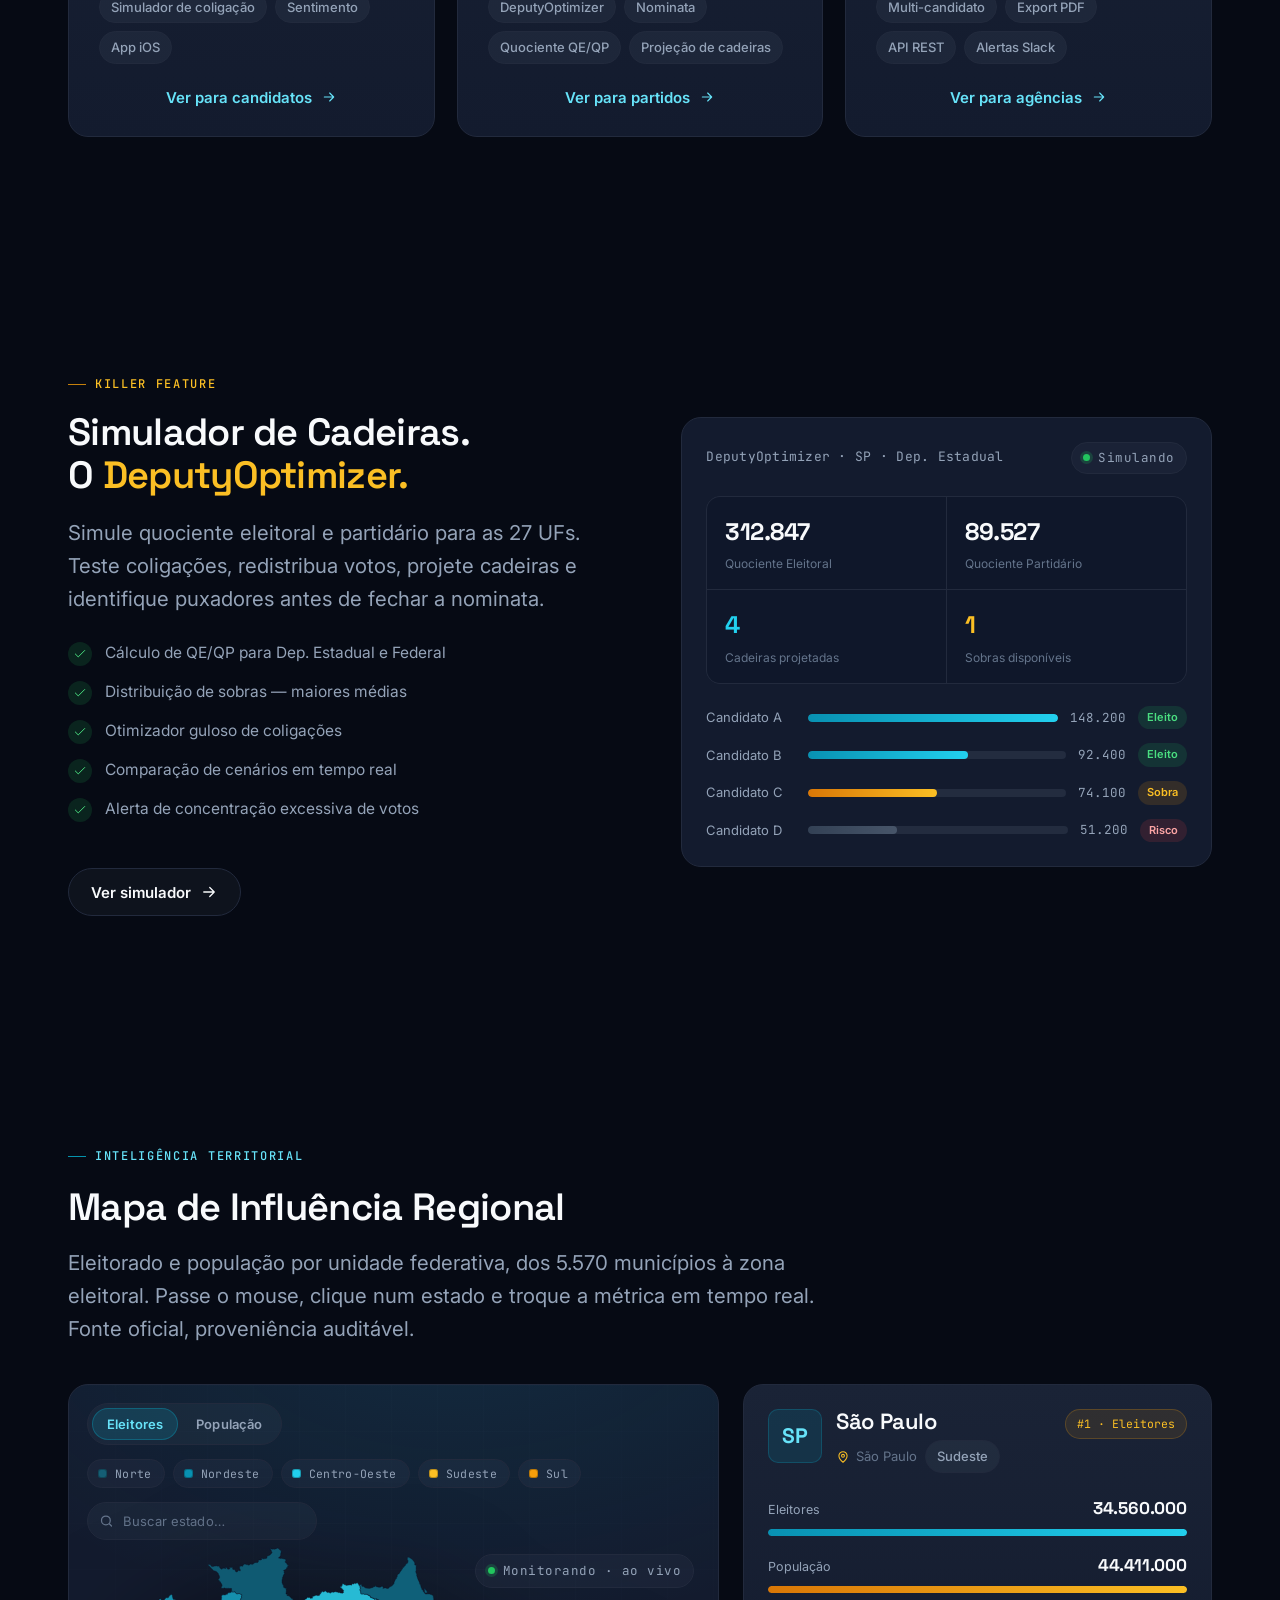
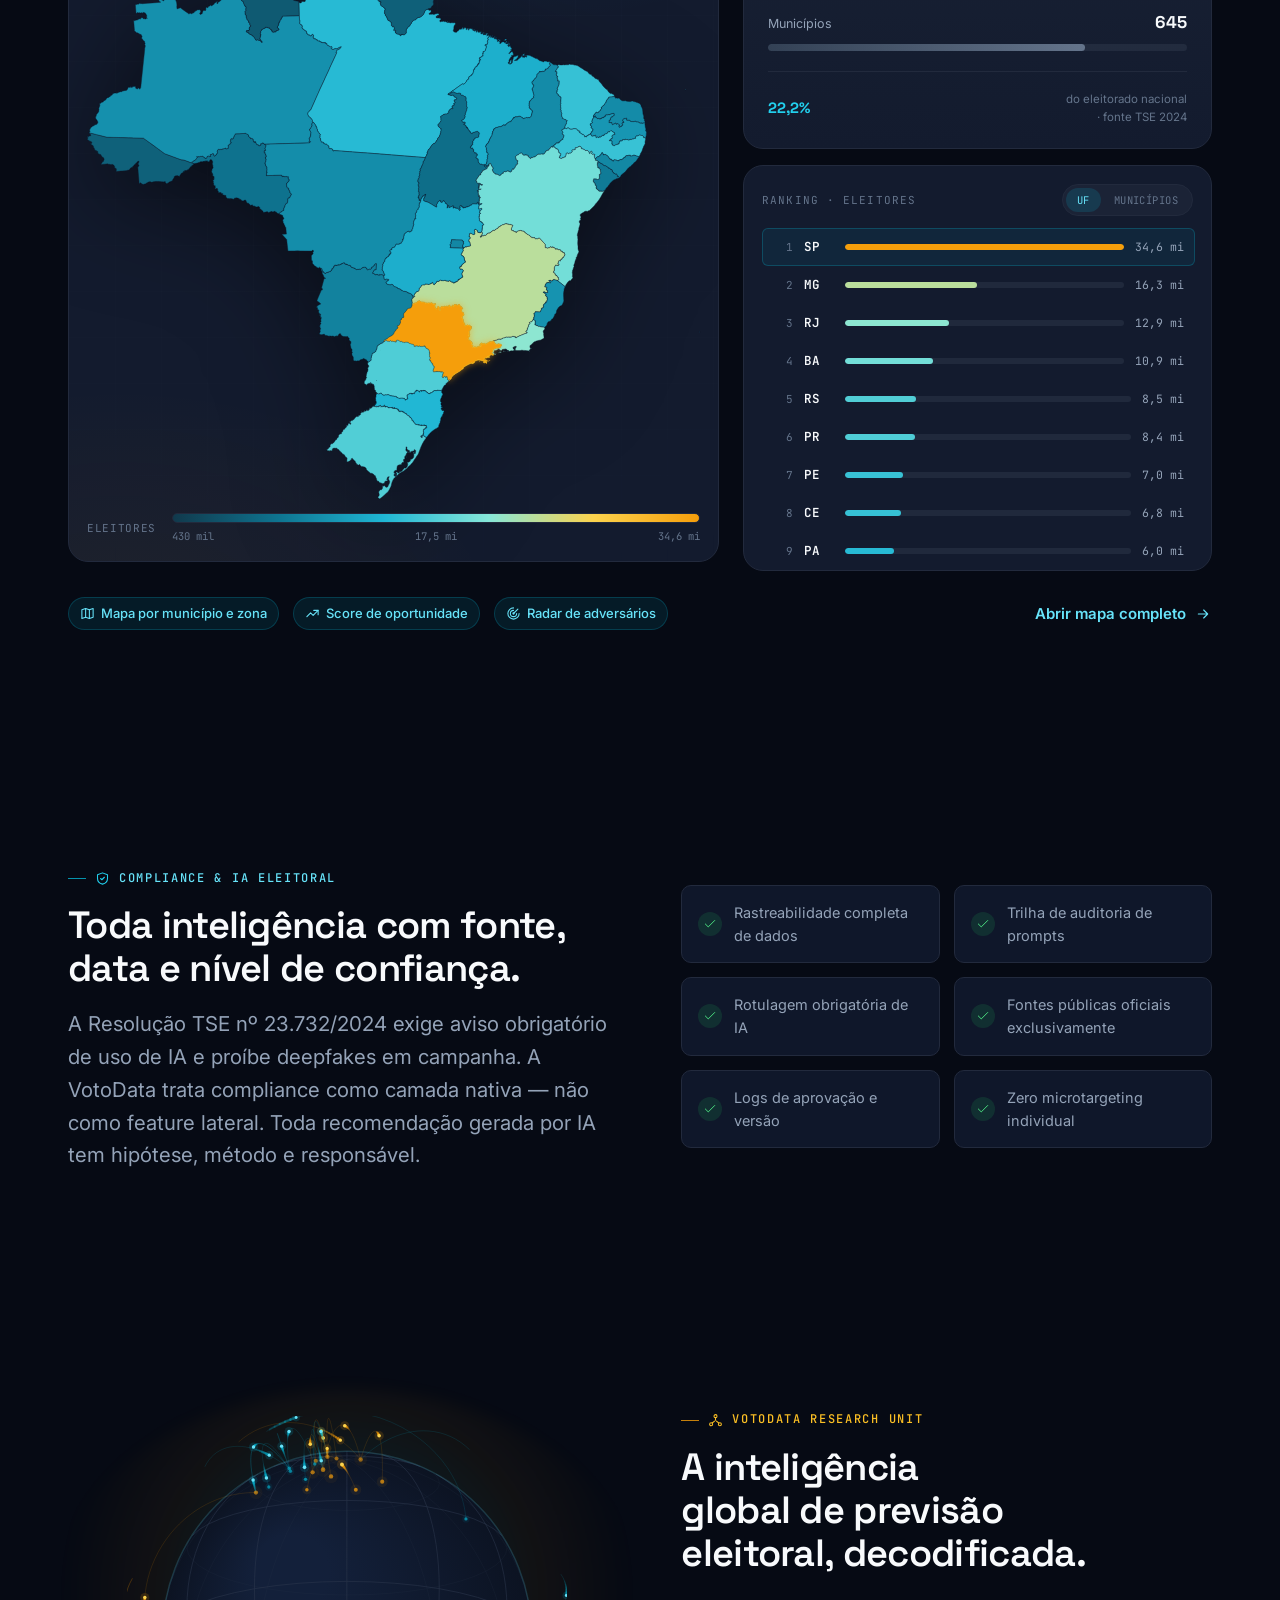
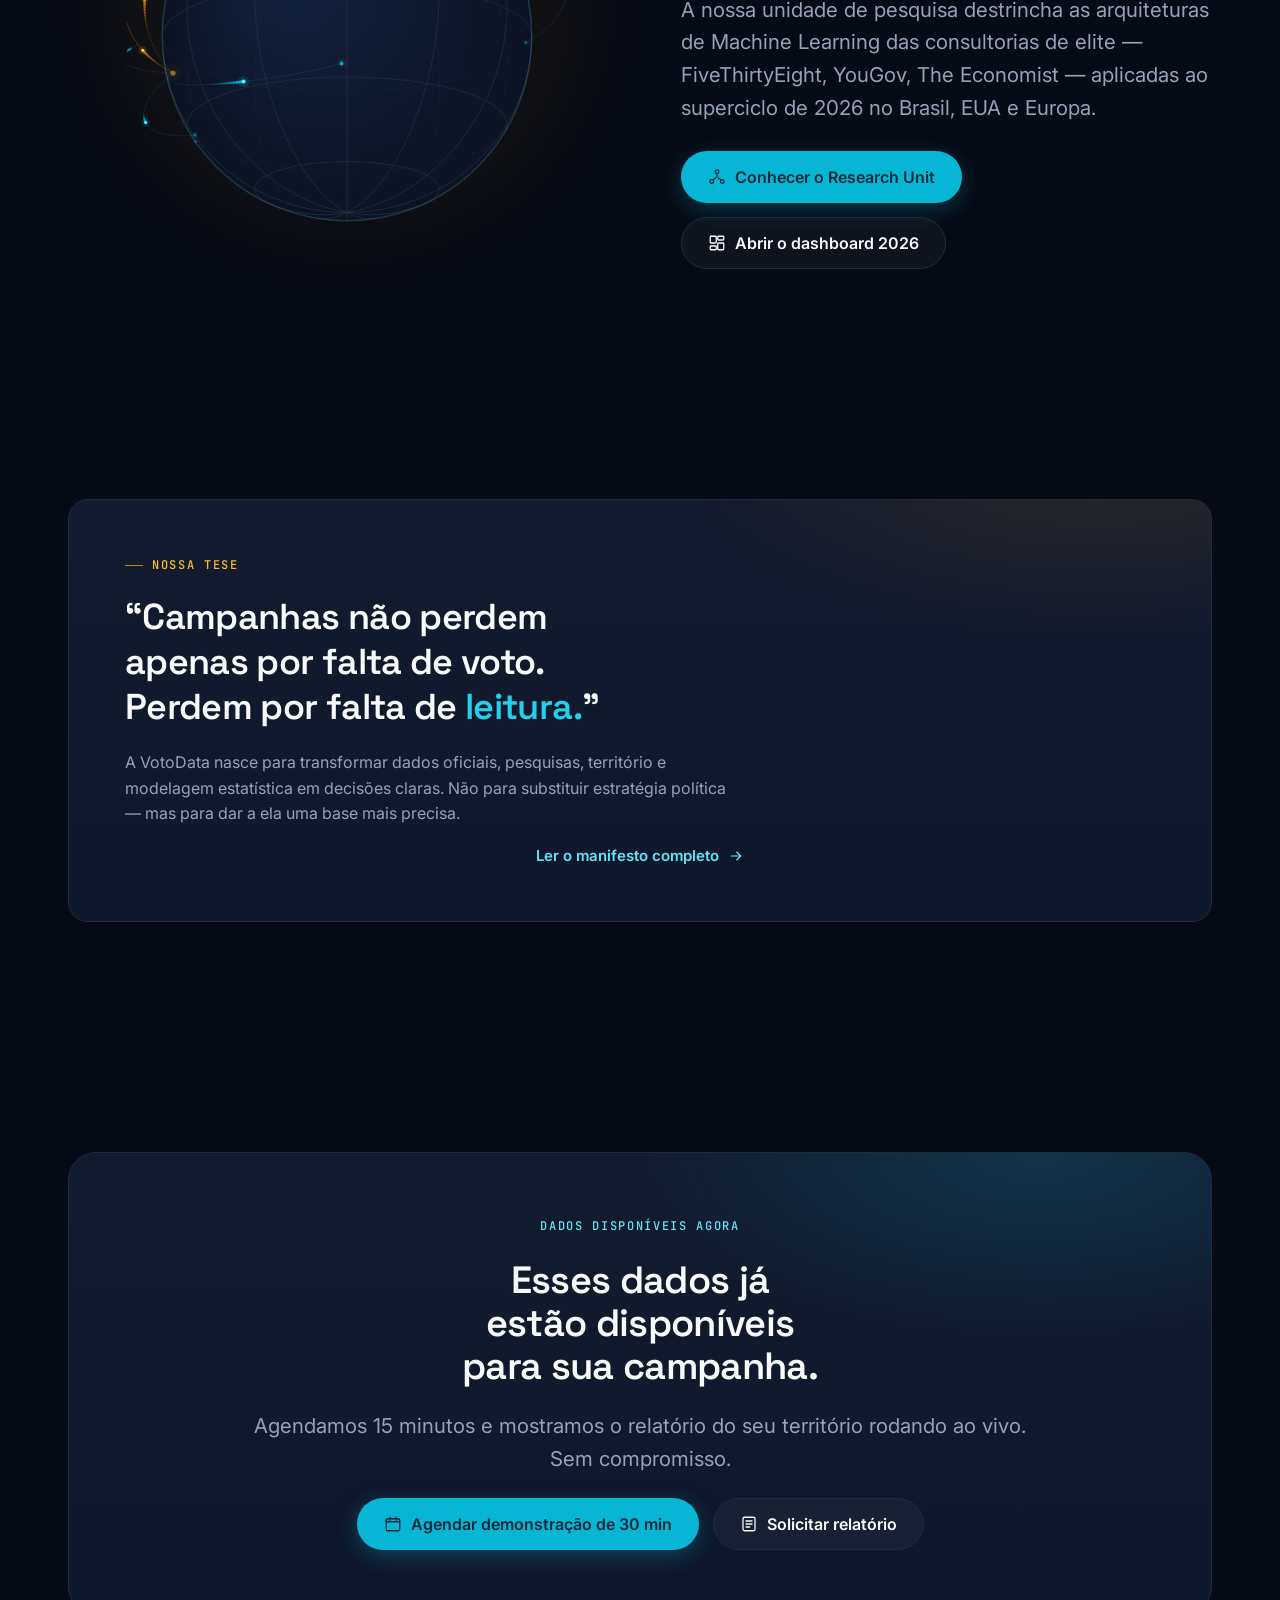
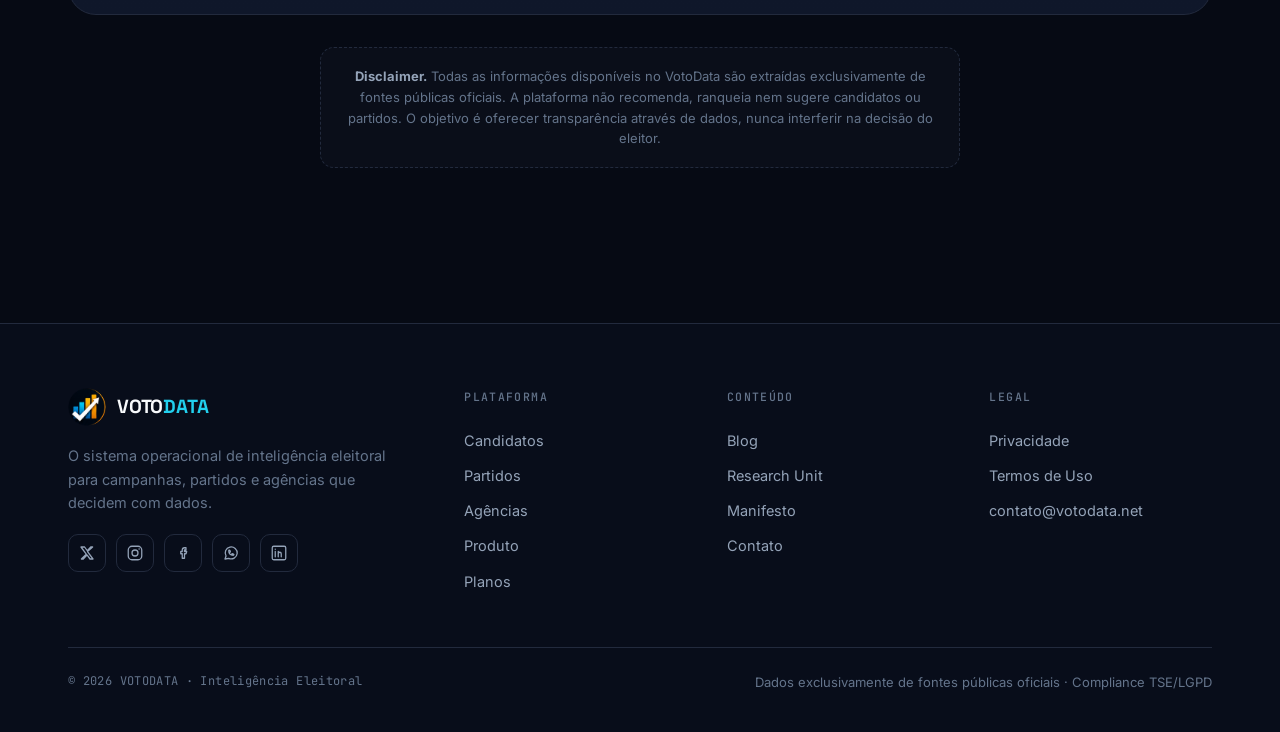
==== commit 6a317b93: "style: update official OG image banner" ====
--- a/index.html
+++ b/index.html
@@ -17,14 +17,14 @@
 <meta property="og:url" content="https://votodata.net/">
 <meta property="og:title" content="VotoData · Inteligência Eleitoral 2026">
 <meta property="og:description" content="Decisões de campanha com dados reais. Não com feeling.">
-<meta property="og:image" content="https://votodata.net/assets/brasao.png">
+<meta property="og:image" content="https://votodata.net/assets/og-image.png">
 
 <!-- Twitter -->
 <meta property="twitter:card" content="summary_large_image">
 <meta property="twitter:url" content="https://votodata.net/">
 <meta property="twitter:title" content="VotoData · Inteligência Eleitoral 2026">
 <meta property="twitter:description" content="Decisões de campanha com dados reais. Não com feeling.">
-<meta property="twitter:image" content="https://votodata.net/assets/brasao.png">
+<meta property="twitter:image" content="https://votodata.net/assets/og-image.png">
 <style>
   .globe-home{position:relative;display:flex;align-items:center;justify-content:center;min-height:360px}
   .globe-home::before{content:"";position:absolute;width:112%;height:112%;border-radius:50%;
